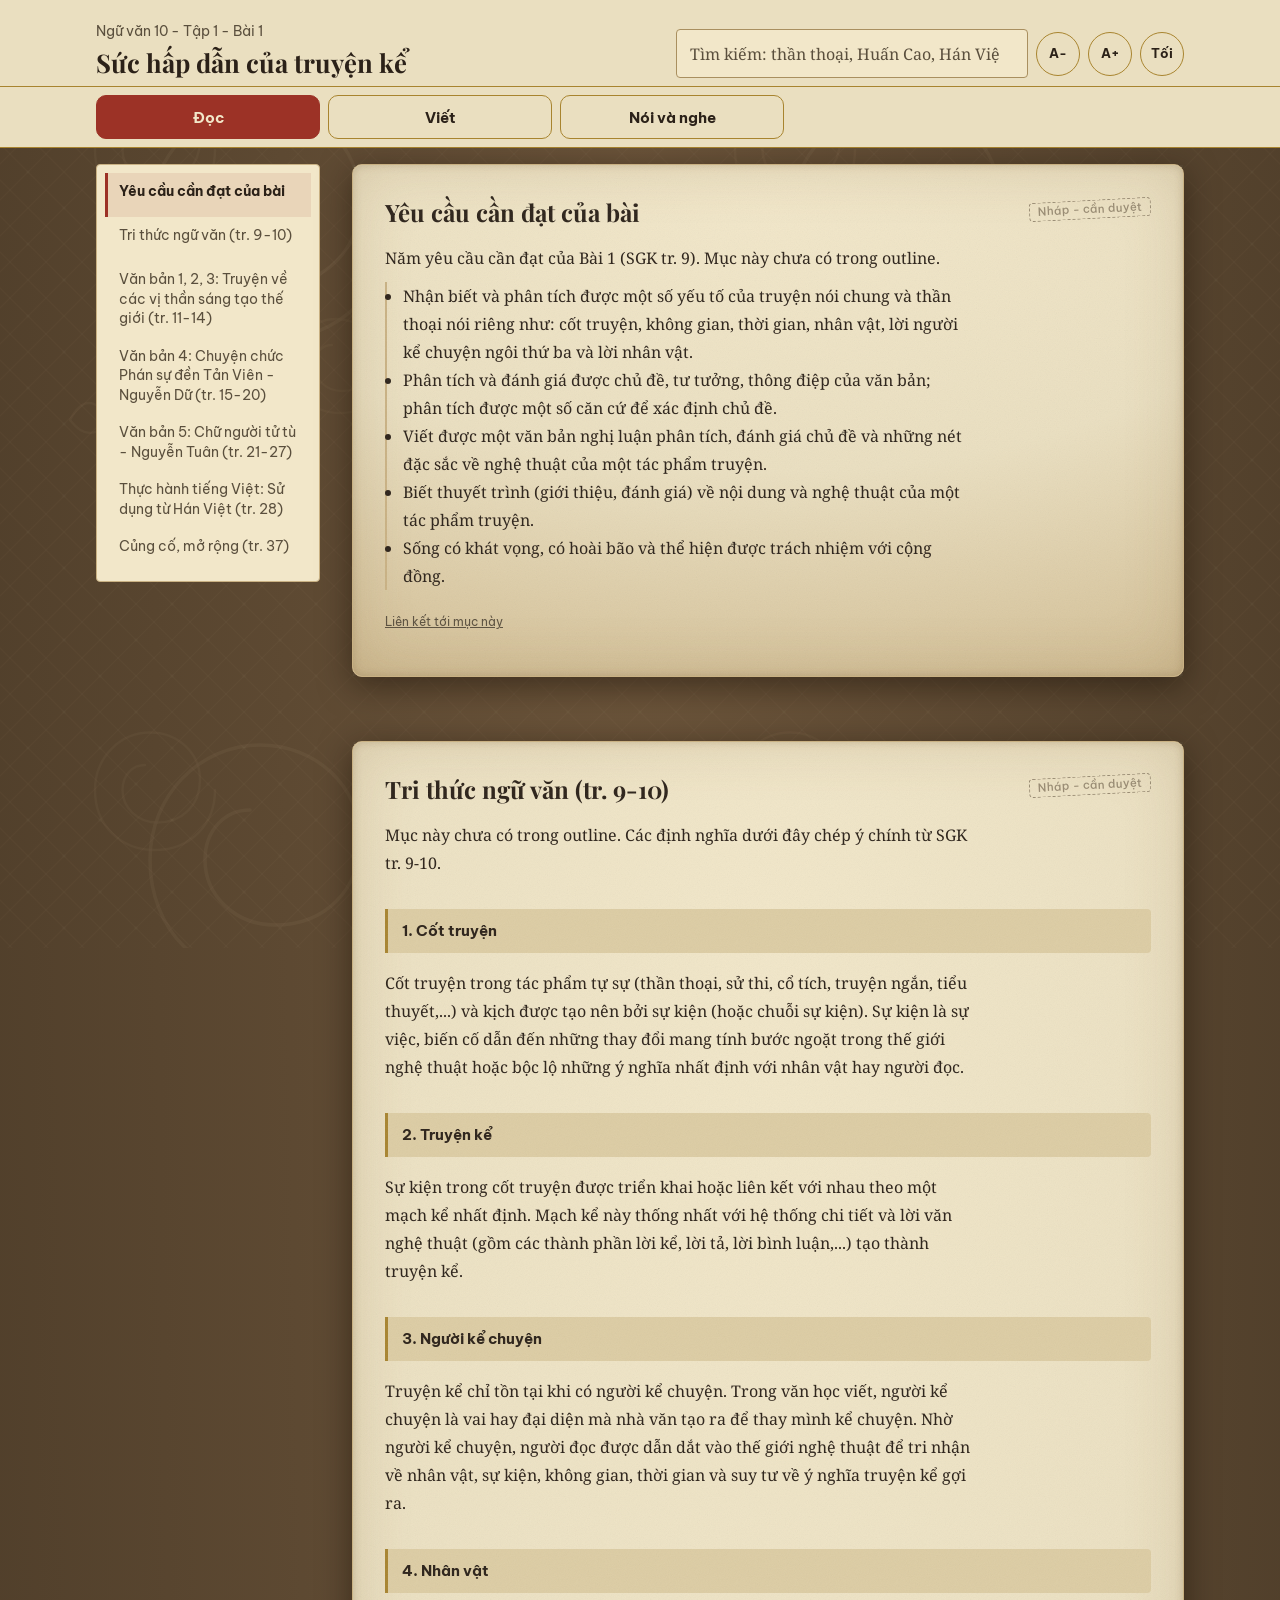
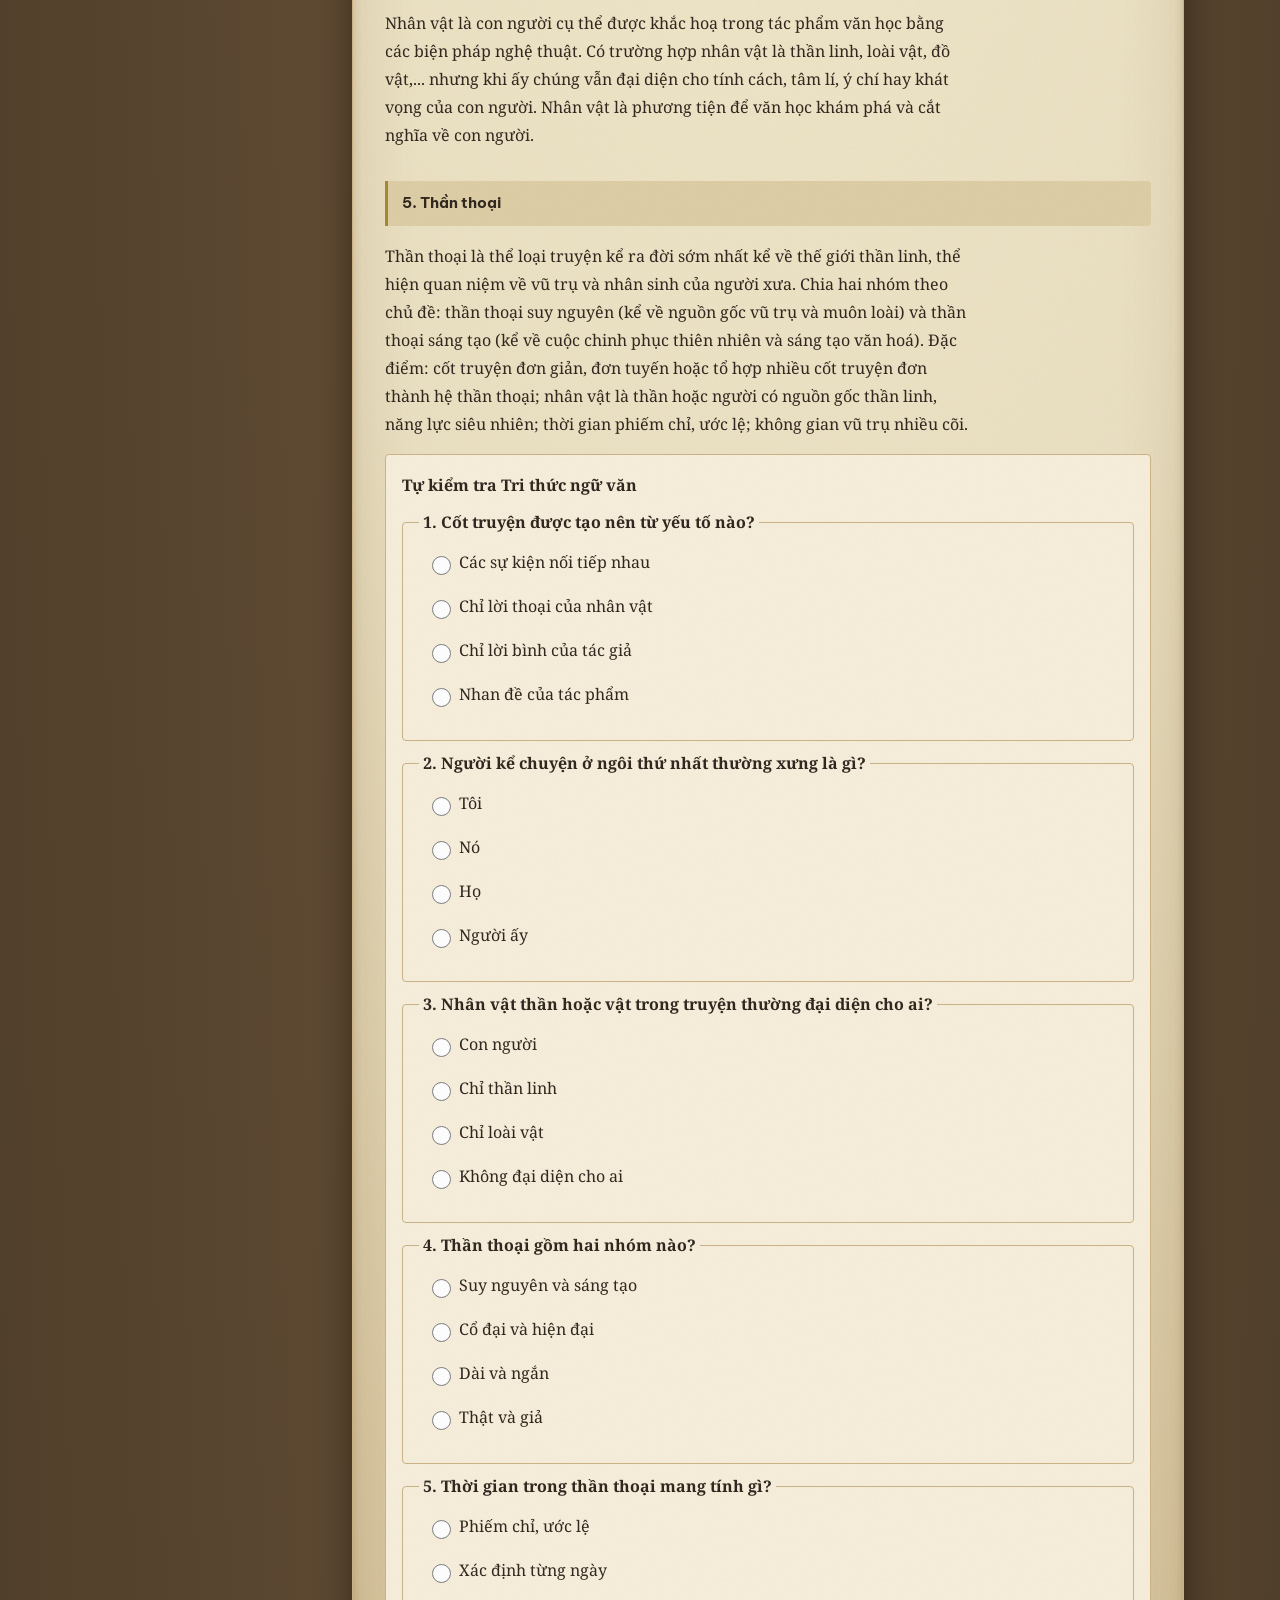
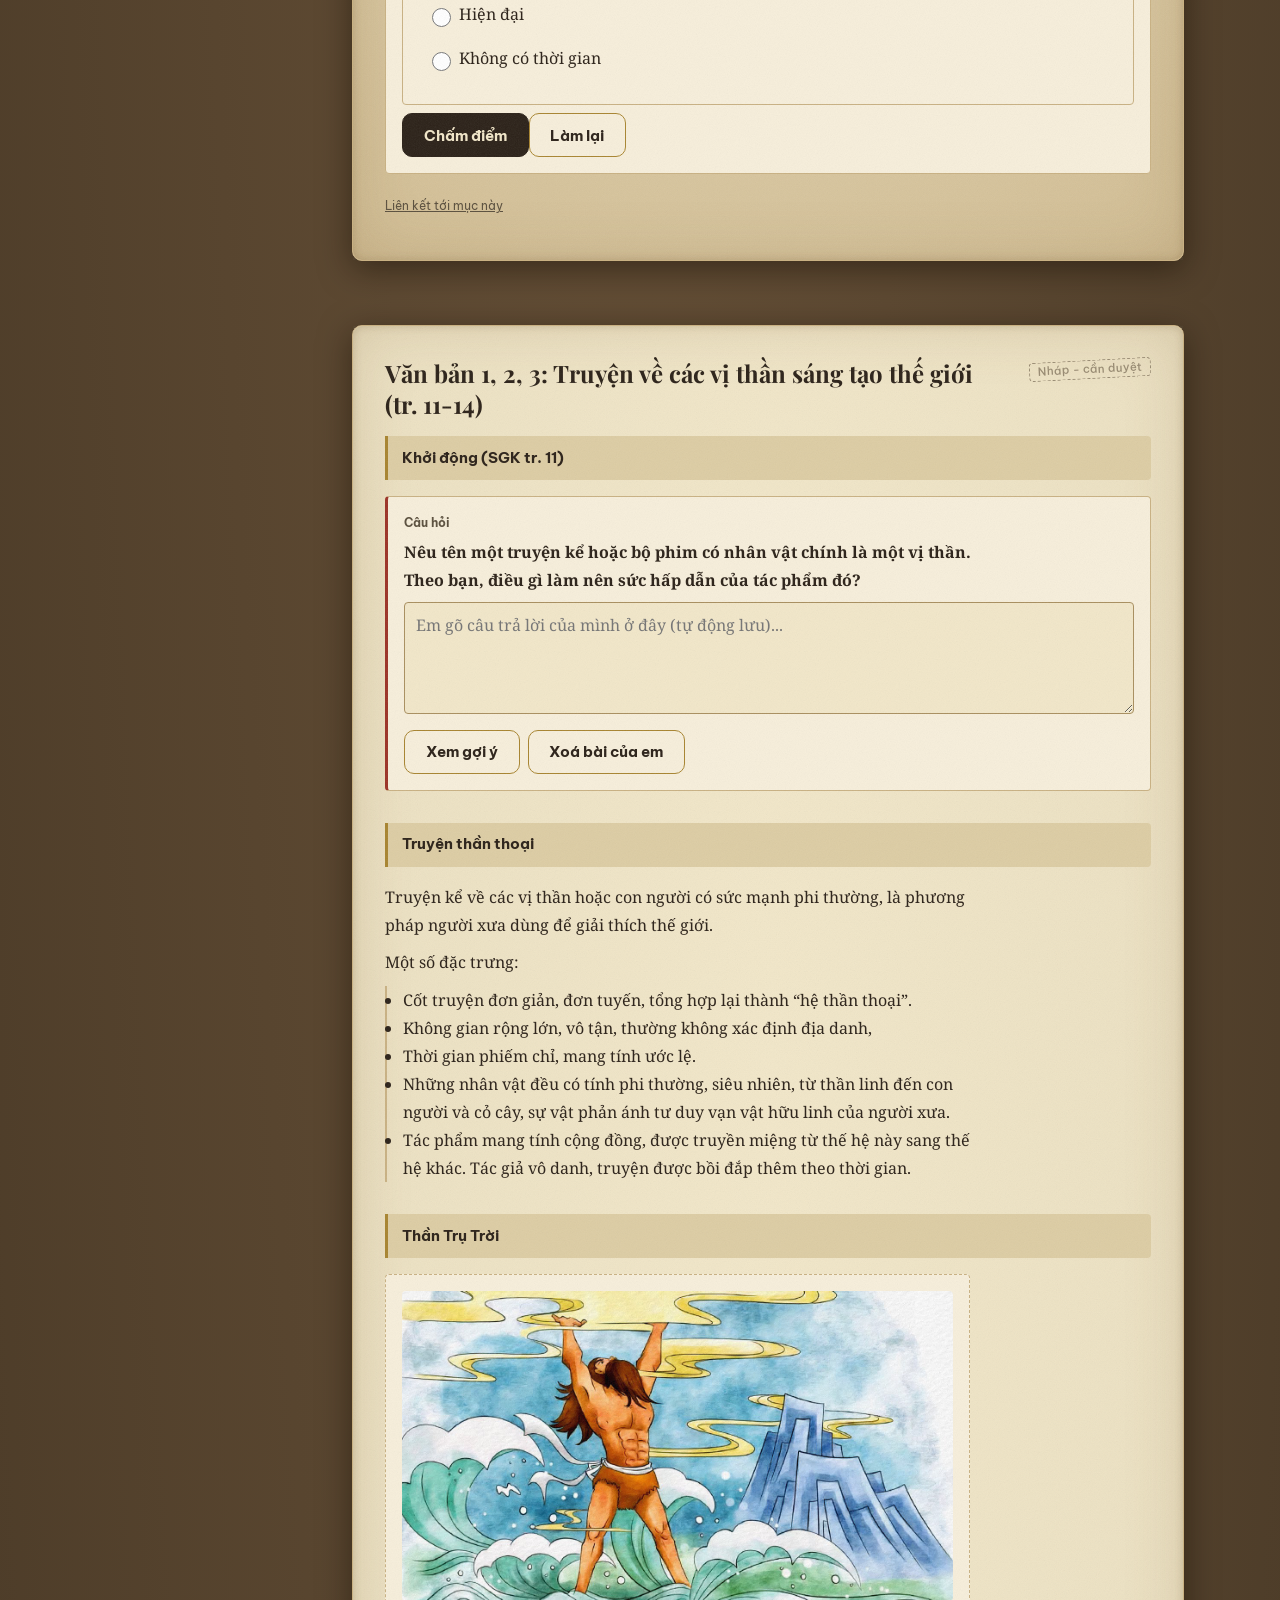
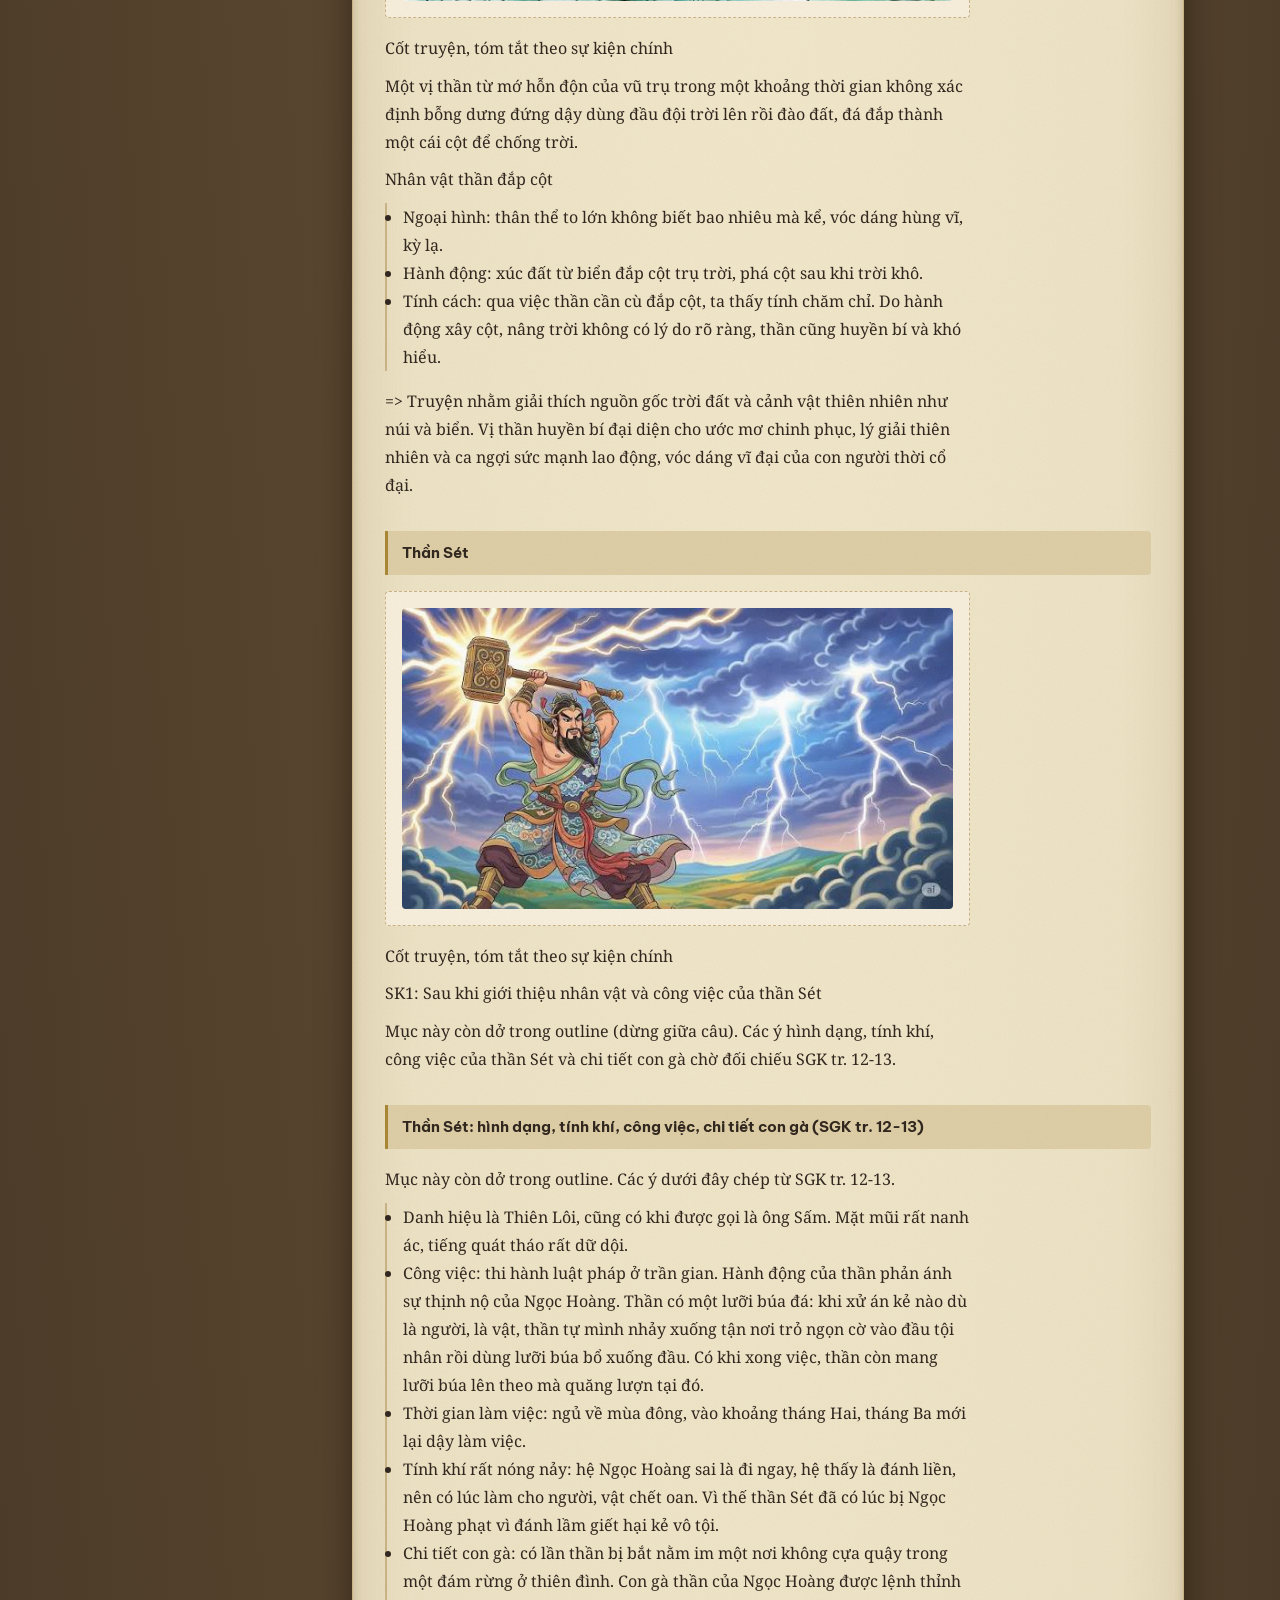
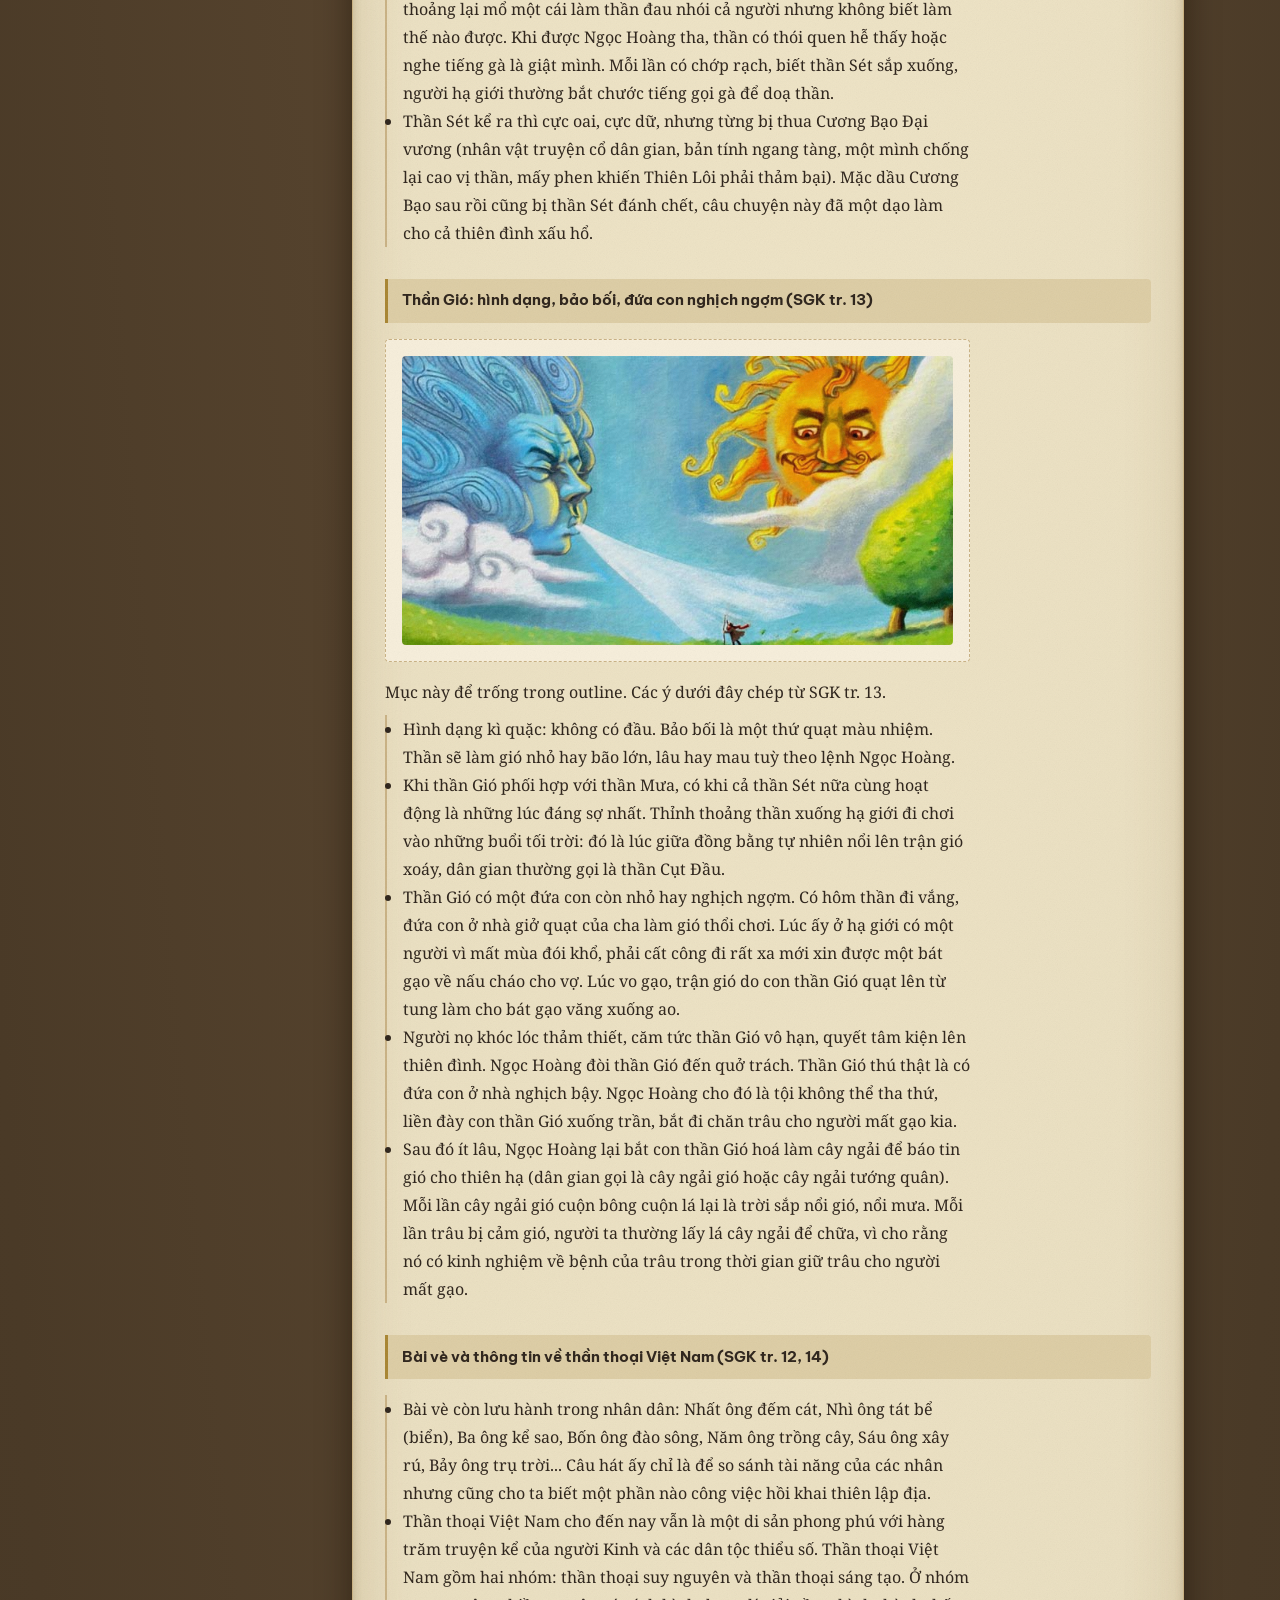
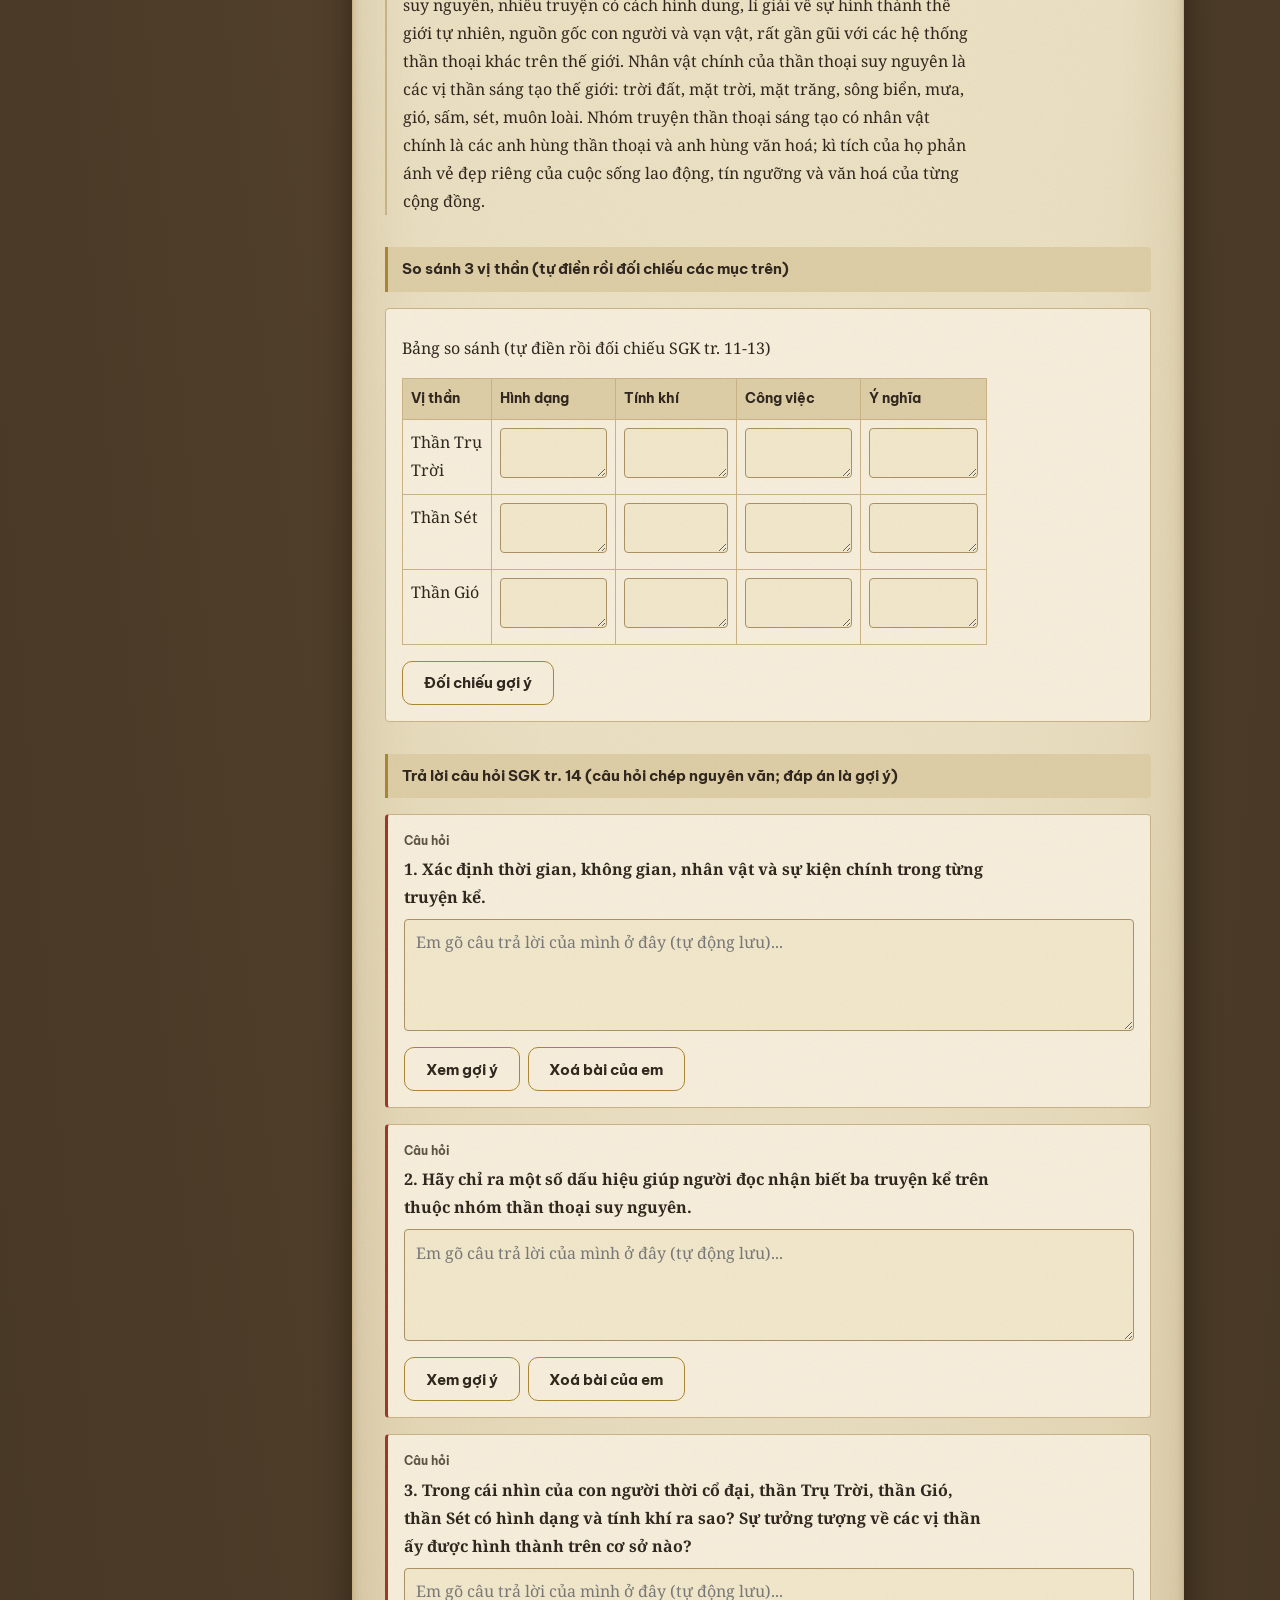
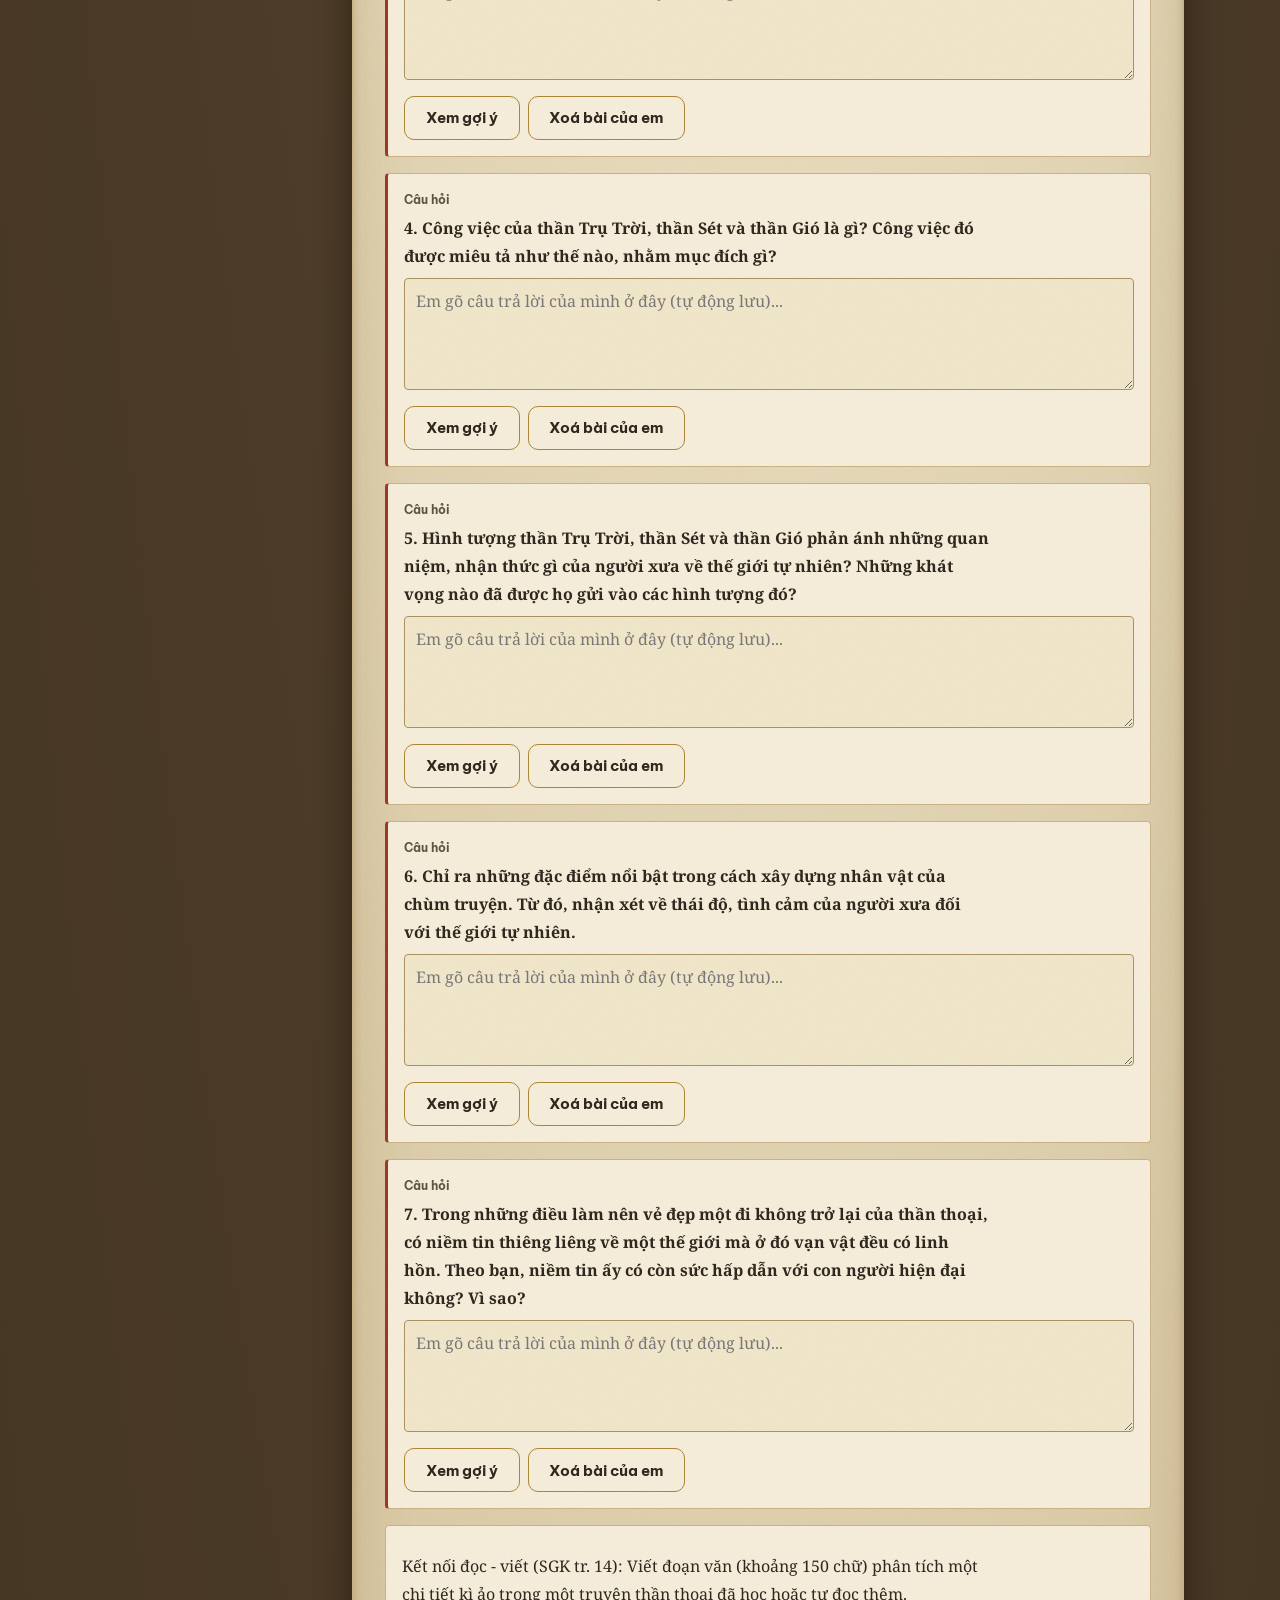
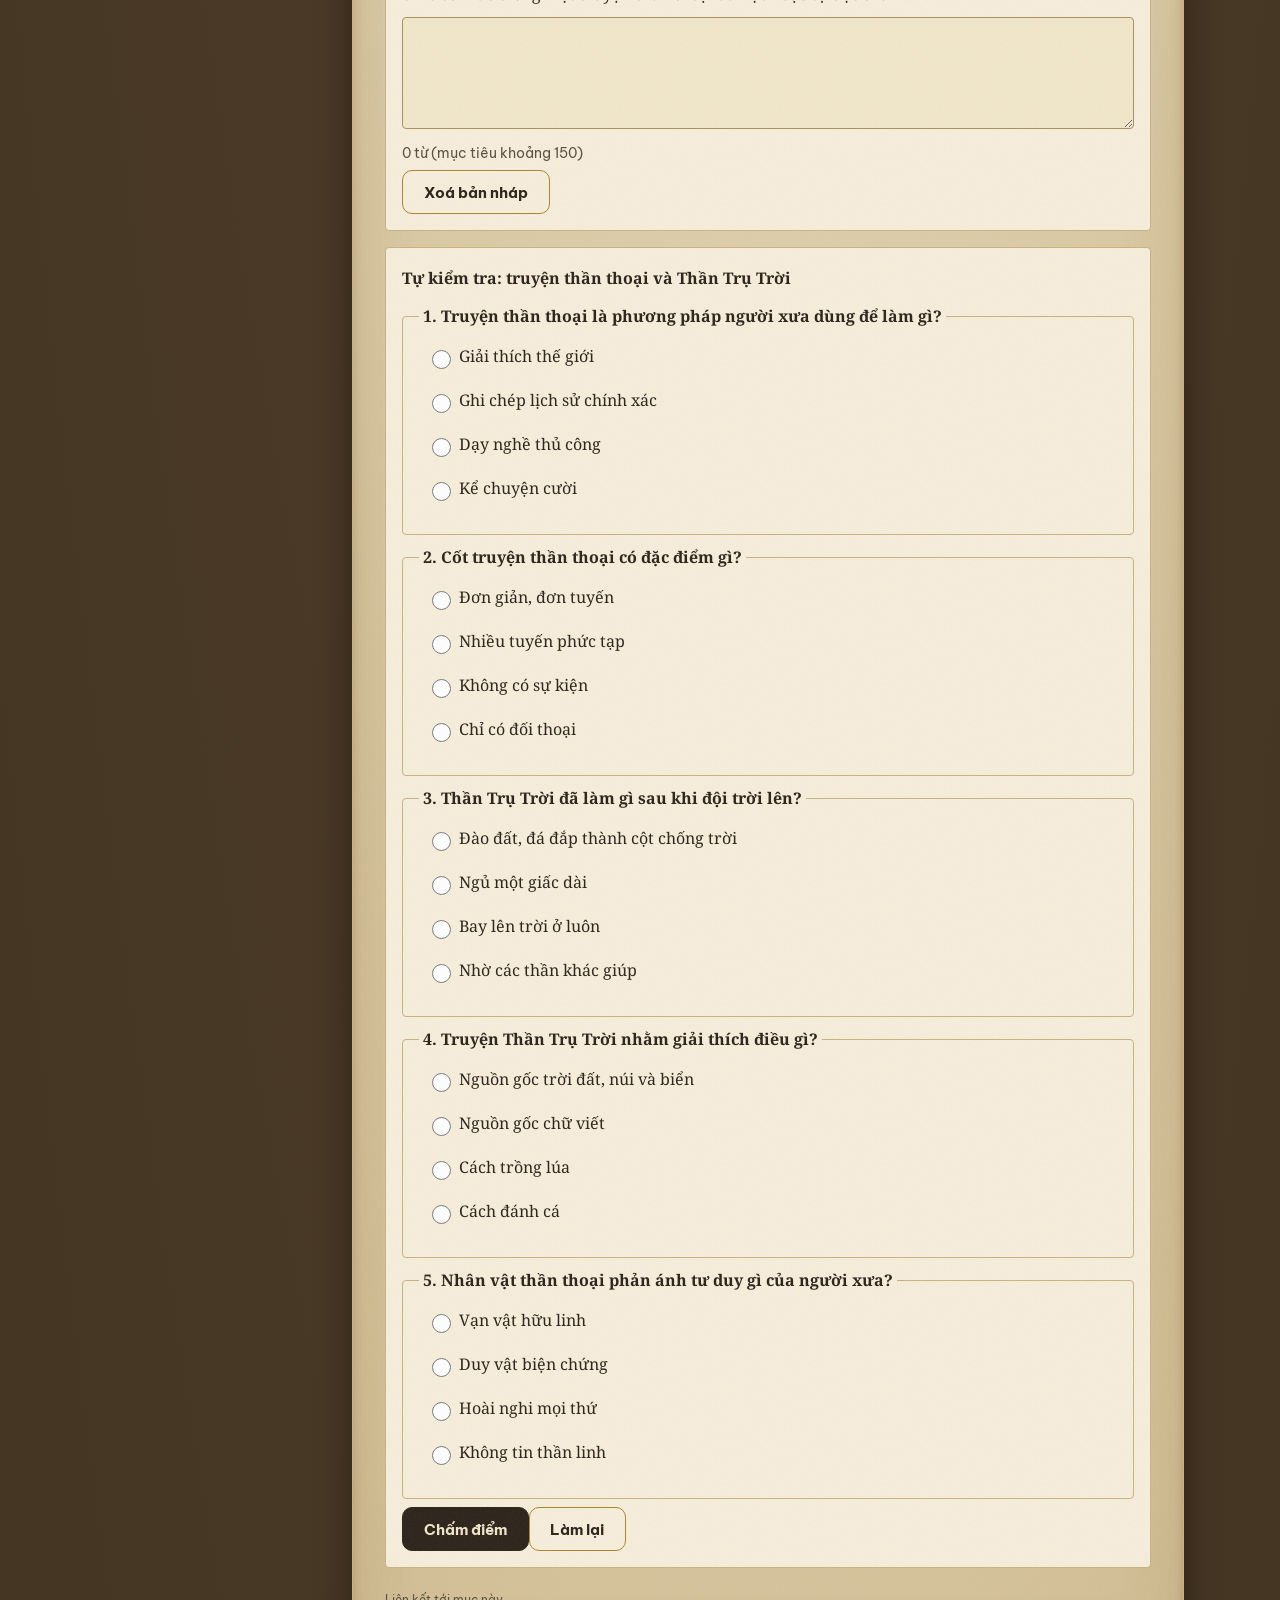
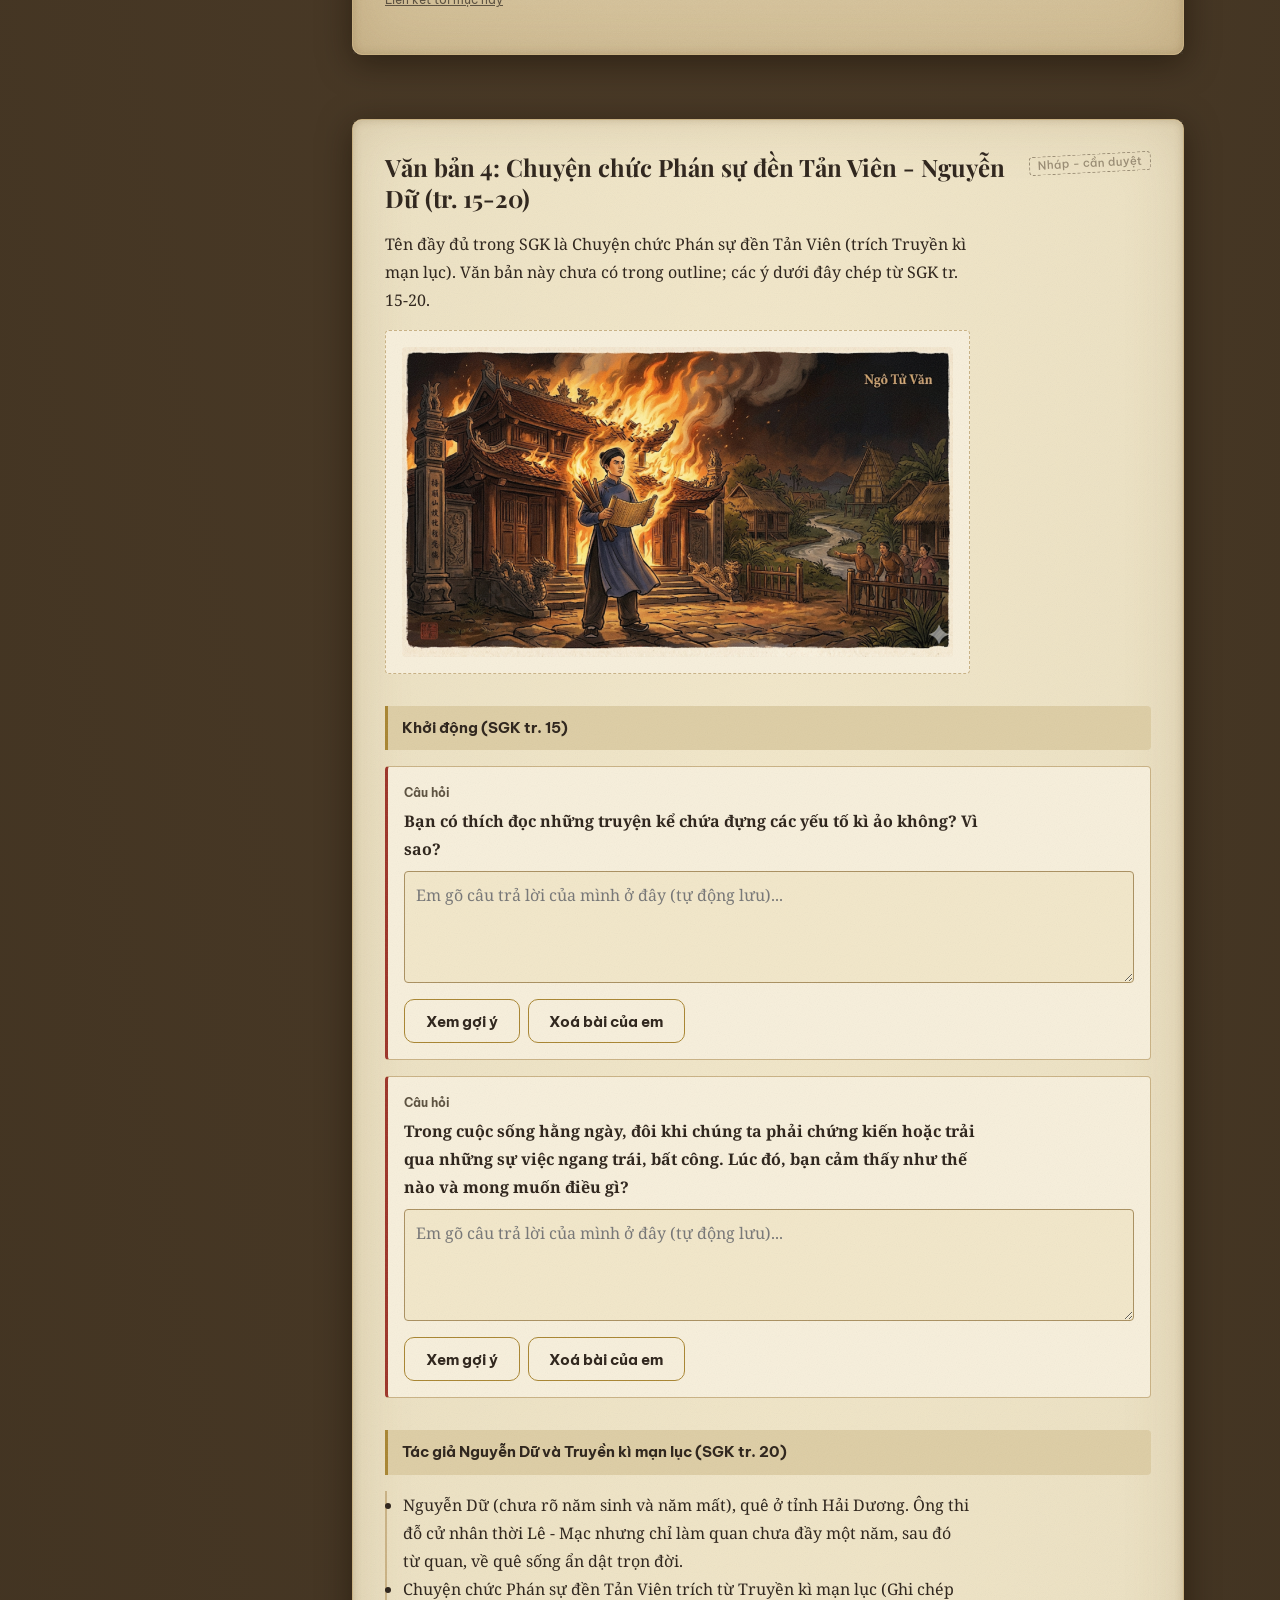
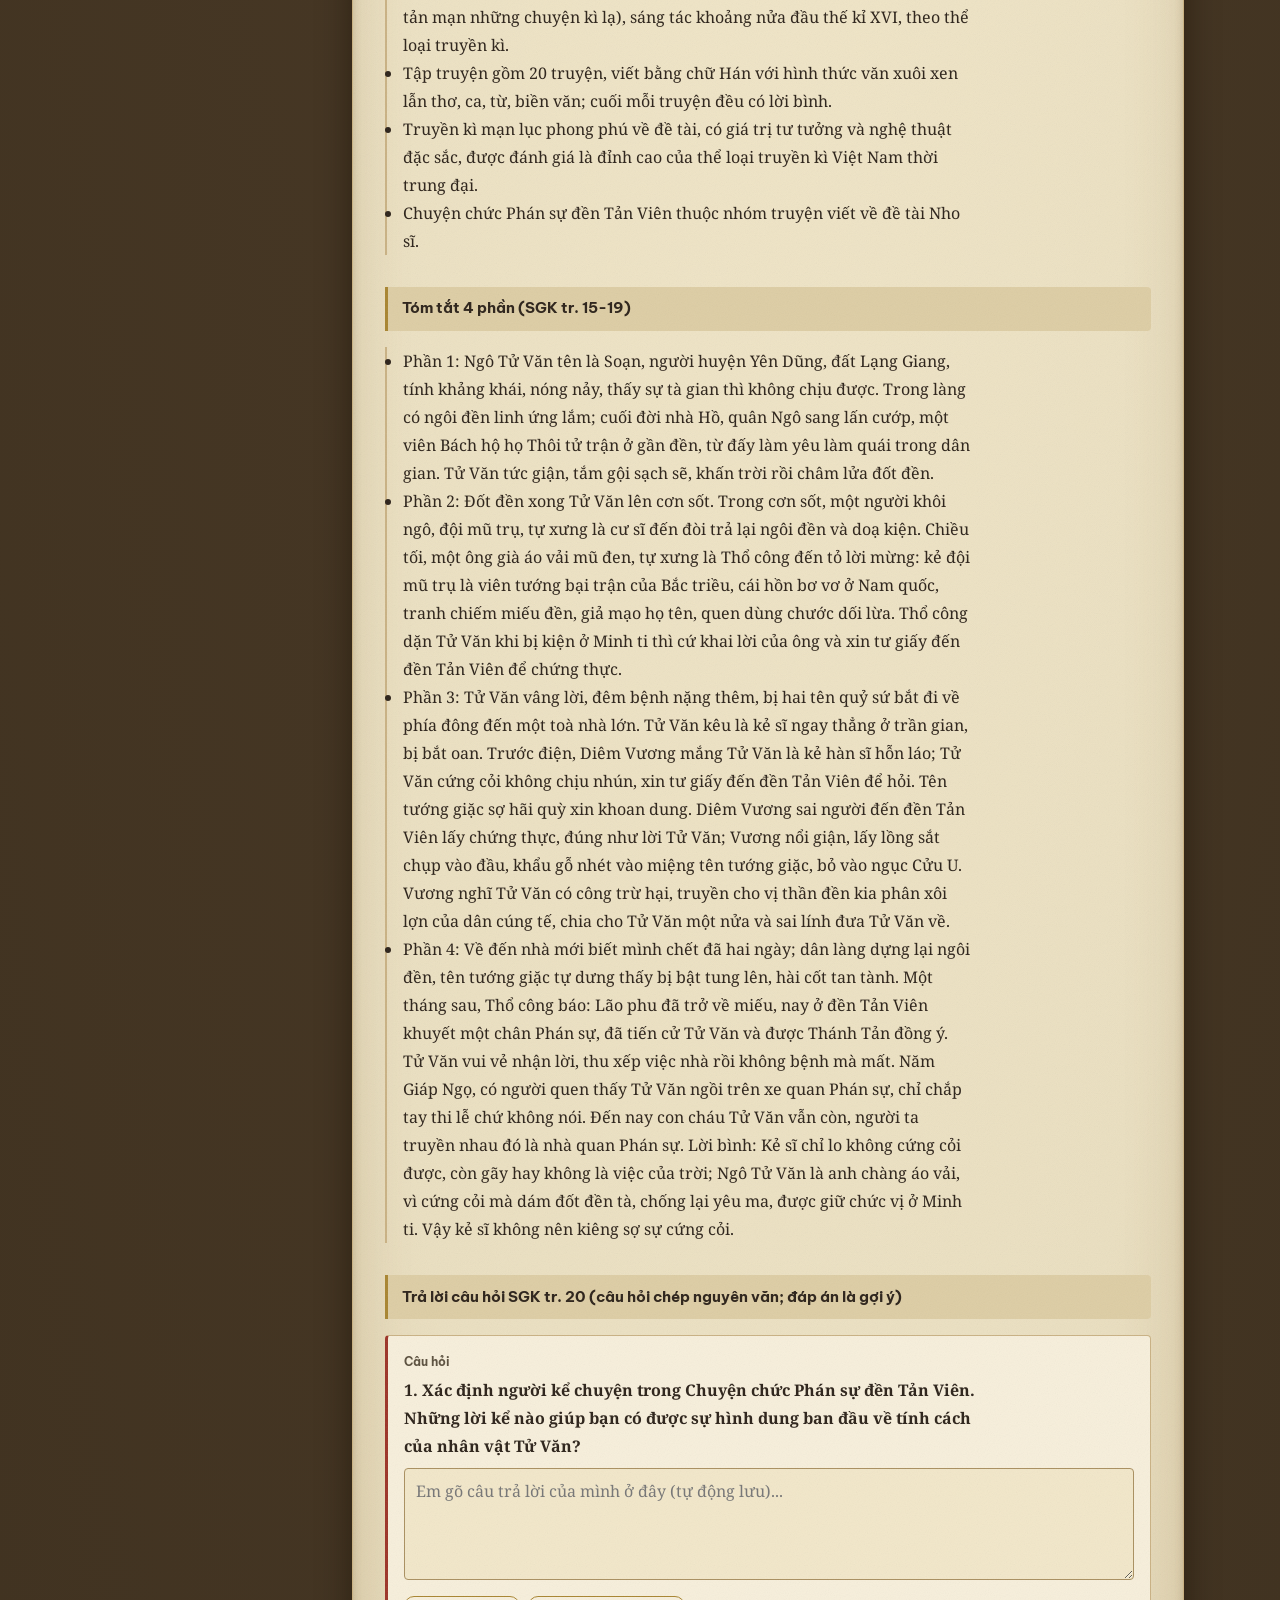
==== index.html @ 4fb8e32a "Initial commit" ====
<!DOCTYPE html>
<html lang="vi" data-theme="light" data-fs="medium" data-tab="doc">
<head>
<meta charset="utf-8">
<meta name="viewport" content="width=device-width, initial-scale=1">
<meta name="description" content="Website học tập Bài 1: Sức hấp dẫn của truyện kể - Ngữ văn 10, Tập 1 (Kết nối tri thức với cuộc sống)">
<title>Bài 1: Sức hấp dẫn của truyện kể - Ngữ văn 10</title>
<link rel="stylesheet" href="css/thu-quan-tokens.css">
<link rel="stylesheet" href="css/thu-quan.css">
<link rel="stylesheet" href="css/styles.css">
<link rel="stylesheet" href="css/patterns.css">
</head>
<body>
<div class="bg-pattern" aria-hidden="true">
  <div class="bg-layer" data-layer="doc"><div class="bg-tile fine"></div><div class="bg-tile mega"></div></div>
  <div class="bg-layer" data-layer="viet"><div class="bg-tile fine"></div><div class="bg-tile mega"></div></div>
  <div class="bg-layer" data-layer="noi"><div class="bg-tile fine"></div><div class="bg-tile mega"></div></div>
</div>
<a class="skip-link" href="#view">Bỏ qua tới nội dung chính</a>
<header class="site-header">
  <div class="header-inner">
    <div class="brand">
      <p class="brand-kicker">Ngữ văn 10 - Tập 1 - Bài 1</p>
      <h1 class="brand-title">Sức hấp dẫn của truyện kể</h1>
    </div>
    <div class="header-tools" role="search">
      <label class="visually-hidden" for="search-input">Tìm kiếm toàn bộ nội dung</label>
      <input id="search-input" type="search" placeholder="Tìm kiếm: thần thoại, Huấn Cao, Hán Việt..." autocomplete="off">
      <div class="desk-tools" role="group" aria-label="Tùy chỉnh hiển thị">
        <button type="button" id="btn-fs-down" aria-label="Giảm cỡ chữ">A-</button>
        <button type="button" id="btn-fs-up" aria-label="Tăng cỡ chữ">A+</button>
        <button type="button" id="btn-theme" aria-label="Chuyển chế độ sáng/tối" aria-pressed="false">Tối</button>
      </div>
    </div>
  </div>
  <div id="search-results" class="search-results" hidden></div>
  <nav class="tabs" aria-label="Ba phân môn">
    <div class="tabs-inner" role="tablist">
      <button type="button" role="tab" id="tab-doc" data-tab="doc" aria-controls="view" aria-selected="true" class="btn-brush ghost">Đọc</button>
      <button type="button" role="tab" id="tab-viet" data-tab="viet" aria-controls="view" aria-selected="false" class="btn-brush ghost">Viết</button>
      <button type="button" role="tab" id="tab-noi" data-tab="noi" aria-controls="view" aria-selected="false" class="btn-brush ghost">Nói và nghe</button>
    </div>
  </nav>
</header>
<main id="view" class="view" tabindex="-1"></main>
<noscript><p style="padding:1rem">Trang này cần bật JavaScript để hiển thị nội dung và làm bài tập tương tác.</p></noscript>
<script src="images/images.manifest.js"></script>
<script src="content/content-doc.js"></script>
<script src="content/content-viet.js"></script>
<script src="content/content-noi.js"></script>
<script src="js/storage.js"></script>
<script src="js/quiz.js"></script>
<script src="js/activities.js"></script>
<script src="js/search.js"></script>
<script src="js/app.js"></script>
<script src="js/patterns.js"></script>
</body>
</html>
---- css/thu-quan-tokens.css ----
/* thu-quan-tokens.css
   "Thu quan co" design tokens. Three layers: primitive, semantic, component.
   style-brief.md wins on style. Every color, font, radius, texture and
   duration used by the site comes from this file. */

:root {
  color-scheme: light;

  /* ---- Primitive: paper scale (luminous center to tea-stained edge) ---- */
  --paper-100: #f2e7c9;
  --paper-200: #eadfc0;
  --paper-300: #ddcda4;
  --paper-400: #c9b183;
  --paper-500: #a98f5f;

  /* ---- Primitive: desk scale, the room by day ---- */
  --desk-100: #6b543a;
  --desk-200: #4a3a27;
  --desk-300: #332818;

  /* ---- Primitive: night scale, the same room by lamplight ---- */
  --night-100: #2a2114;
  --night-200: #1c160d;
  --night-300: #14100a;
  --night-ink: #ece0c3;
  --night-scroll: #3a2f1d;
  --night-scroll-lit: #4a3c24;

  /* ---- Primitive: ink scale ---- */
  --ink-900: #241c12;
  --ink-700: #2b2118;
  --ink-500: #5a4f3d;
  --ink-300: #8a7c64;

  /* ---- Primitive: rare accents (seal red is meaningful, never ordinary) ---- */
  --seal-600: #9c3226;
  --seal-500: #b04432;
  --gold-500: #a8842f;
  --gold-300: #c8ab63;
  --jade-700: #3f5f52;
  --jade-300: #9dc0ae;
  --torch-500: #e08a3c;

  /* ---- Primitive: type (self-hosted faces are declared below) ----
     All three stacks fully cover Vietnamese stacked diacritics
     (ầ ế ề ấ ể ờ ỗ ự …); every stack ends in a generic. */
  --font-display: "Playfair Display", "Be Vietnam Pro", "Noto Serif", Georgia, serif;
  --font-body: "Noto Serif", "Be Vietnam Pro", Georgia, serif;
  --font-ui: "Be Vietnam Pro", "Segoe UI", system-ui, sans-serif;
  --font-han: "Kaiti SC", "STKaiti", "KaiTi", "SimSun", serif;

  /* ---- Primitive: space (density 3, generous, reading first) ---- */
  --space-1: 0.25rem;
  --space-2: 0.5rem;
  --space-4: 1rem;
  --space-8: 2rem;
  --space-16: 4rem;
  --measure: 65ch;

  /* ---- Primitive: shape (one system: scrolls square, tags soft) ---- */
  --radius-tag: 10px;
  --radius-seal: 4px;

  /* ---- Primitive: motion ---- */
  --dur-instant: 120ms;
  --dur-brush: 480ms;
  --dur-unroll: 800ms;
  --ease-settle: cubic-bezier(0.16, 1, 0.3, 1);
  --ease-press: cubic-bezier(0.34, 1.4, 0.64, 1);

  /* ---- Semantic: meaning, what components actually use ---- */
  --surface-desk: var(--desk-200);
  --surface-scroll: var(--paper-200);
  --surface-scroll-lit: var(--paper-100);
  --surface-tag: var(--paper-100);
  --surface-box: var(--paper-300);
  --surface-qa: #f7efdb;
  --surface-scrim: rgb(36 28 18 / 0.55);
  --text-ink: var(--ink-700);
  --text-quiet: var(--ink-500);
  --text-faint: var(--ink-300);
  --line-hair: var(--gold-500);
  --line-soft: var(--paper-400);
  --state-seal: var(--seal-600);
  --state-info: var(--jade-700);
  --tint-active: rgb(156 50 38 / 0.10);
  --on-seal: var(--paper-100);
  --focus-ring: var(--seal-500);

  /* ---- Component tokens ---- */
  --btn-ink-bg: var(--ink-700);
  --btn-ink-fg: var(--paper-100);
  --btn-ghost-line: var(--gold-500);
  --input-bg: var(--paper-100);
  --input-line: var(--paper-500);
  --slip-bg: var(--paper-100);
  --slip-edge: var(--paper-400);
  --shadow-outer: 0 0 0 rgb(20 12 4 / 0);

  /* ---- Cine (torch-lit story moment, dark in both themes) ---- */
  --surface-cine-hi: rgb(20 12 5 / 0.88);
  --surface-cine-lo: rgb(20 12 5 / 0.94);
  --text-cine: #f0e3c2;
  --text-cine-soft: #e8d5a8;
  --text-cine-bright: #f5e8c8;
  --line-cine: #5a3c1c;

  /* ---- Rack shadow, dark roller, drifting mist ---- */
  --shadow-rack: rgb(20 12 4 / 0.5);
  --roller-dark-hi: #3a2d18;
  --roller-dark-lo: #0d0a06;
  --mist-hi: rgb(230 210 170 / 0.10);
  --mist-lo: rgb(230 210 170 / 0.08);

  /* ---- Faint watermark pattern pressed into the desk ----
     Geometry (data-URI SVG masks) lives in css/patterns.css; these are the
     knobs: ink color per theme, layer opacity, tile density, drift timing. */
  --pattern-ink-fine: rgb(242 231 201 / 0.055);
  --pattern-ink-mega: rgb(233 216 176 / 0.08);
  --pattern-opacity: 1;
  --pattern-tile-fine: 144px;
  --pattern-tile-mega: 640px;
  --pattern-drift-fine: 90s;
  --pattern-drift-mega: 120s;
}

html[data-theme="dark"] {
  color-scheme: dark;
  --surface-desk: var(--night-300);
  --surface-scroll: var(--night-scroll);
  --surface-scroll-lit: var(--night-scroll-lit);
  --surface-tag: var(--night-100);
  --surface-box: #241d10;
  --surface-qa: #3f331f;
  --surface-scrim: rgb(10 7 4 / 0.62);
  --text-ink: var(--night-ink);
  --text-quiet: #c9b98f;
  --text-faint: #9a8a68;
  --line-hair: var(--gold-300);
  --line-soft: #5a4c30;
  --state-seal: #d46954;
  --state-info: var(--jade-300);
  --tint-active: rgb(212 105 84 / 0.16);
  --on-seal: var(--night-200);
  --focus-ring: var(--torch-500);
  --btn-ink-bg: var(--night-ink);
  --btn-ink-fg: var(--night-200);
  --btn-ghost-line: var(--gold-300);
  --input-bg: var(--night-100);
  --input-line: #5a4c30;
  --slip-bg: var(--night-100);
  --slip-edge: #5a4c30;
  /* Lamplit desk: old-gold watermark, a touch lighter than day since the
     lacquer desk is near-black */
  --pattern-ink-fine: rgb(200 171 99 / 0.05);
  --pattern-ink-mega: rgb(200 171 99 / 0.075);
}

/* ==========================================================================
   Self-hosted fonts (downloaded by tools/fetch_fonts.py).
   Vietnamese subset carries the stacked diacritics (U+1EA0-1EF9, the
   horn/breve/tilde precomposed letters); latin + latin-ext complete the
   script. font-display: swap so text paints immediately.
   ========================================================================== */

/* Be Vietnam Pro — UI, buttons, labels */
@font-face {
  font-family: "Be Vietnam Pro";
  font-style: normal;
  font-weight: 400;
  font-display: swap;
  src: url('fonts/BeVietnamPro-400-vietnamese.woff2') format('woff2');
  unicode-range: U+0102-0103, U+0110-0111, U+0128-0129, U+0168-0169, U+01A0-01A1, U+01AF-01B0, U+0300-0301, U+0303-0304, U+0308-0309, U+0323, U+0329, U+1EA0-1EF9, U+20AB;
}
@font-face {
  font-family: "Be Vietnam Pro";
  font-style: normal;
  font-weight: 400;
  font-display: swap;
  src: url('fonts/BeVietnamPro-400-latin-ext.woff2') format('woff2');
  unicode-range: U+0100-02BA, U+02BD-02C5, U+02C7-02CC, U+02CE-02D7, U+02DD-02FF, U+0304, U+0308, U+0329, U+1D00-1DBF, U+1E00-1E9F, U+1EF2-1EFF, U+2020, U+20A0-20AB, U+20AD-20C4, U+2113, U+2C60-2C7F, U+A720-A7FF;
}
@font-face {
  font-family: "Be Vietnam Pro";
  font-style: normal;
  font-weight: 400;
  font-display: swap;
  src: url('fonts/BeVietnamPro-400-latin.woff2') format('woff2');
  unicode-range: U+0000-00FF, U+0131, U+0152-0153, U+02BB-02BC, U+02C6, U+02DA, U+02DC, U+0304, U+0308, U+0329, U+2000-206F, U+20AC, U+2122, U+2191, U+2193, U+2212, U+2215, U+FEFF, U+FFFD;
}
@font-face {
  font-family: "Be Vietnam Pro";
  font-style: normal;
  font-weight: 500;
  font-display: swap;
  src: url('fonts/BeVietnamPro-500-vietnamese.woff2') format('woff2');
  unicode-range: U+0102-0103, U+0110-0111, U+0128-0129, U+0168-0169, U+01A0-01A1, U+01AF-01B0, U+0300-0301, U+0303-0304, U+0308-0309, U+0323, U+0329, U+1EA0-1EF9, U+20AB;
}
@font-face {
  font-family: "Be Vietnam Pro";
  font-style: normal;
  font-weight: 500;
  font-display: swap;
  src: url('fonts/BeVietnamPro-500-latin-ext.woff2') format('woff2');
  unicode-range: U+0100-02BA, U+02BD-02C5, U+02C7-02CC, U+02CE-02D7, U+02DD-02FF, U+0304, U+0308, U+0329, U+1D00-1DBF, U+1E00-1E9F, U+1EF2-1EFF, U+2020, U+20A0-20AB, U+20AD-20C4, U+2113, U+2C60-2C7F, U+A720-A7FF;
}
@font-face {
  font-family: "Be Vietnam Pro";
  font-style: normal;
  font-weight: 500;
  font-display: swap;
  src: url('fonts/BeVietnamPro-500-latin.woff2') format('woff2');
  unicode-range: U+0000-00FF, U+0131, U+0152-0153, U+02BB-02BC, U+02C6, U+02DA, U+02DC, U+0304, U+0308, U+0329, U+2000-206F, U+20AC, U+2122, U+2191, U+2193, U+2212, U+2215, U+FEFF, U+FFFD;
}
@font-face {
  font-family: "Be Vietnam Pro";
  font-style: normal;
  font-weight: 700;
  font-display: swap;
  src: url('fonts/BeVietnamPro-700-vietnamese.woff2') format('woff2');
  unicode-range: U+0102-0103, U+0110-0111, U+0128-0129, U+0168-0169, U+01A0-01A1, U+01AF-01B0, U+0300-0301, U+0303-0304, U+0308-0309, U+0323, U+0329, U+1EA0-1EF9, U+20AB;
}
@font-face {
  font-family: "Be Vietnam Pro";
  font-style: normal;
  font-weight: 700;
  font-display: swap;
  src: url('fonts/BeVietnamPro-700-latin-ext.woff2') format('woff2');
  unicode-range: U+0100-02BA, U+02BD-02C5, U+02C7-02CC, U+02CE-02D7, U+02DD-02FF, U+0304, U+0308, U+0329, U+1D00-1DBF, U+1E00-1E9F, U+1EF2-1EFF, U+2020, U+20A0-20AB, U+20AD-20C4, U+2113, U+2C60-2C7F, U+A720-A7FF;
}
@font-face {
  font-family: "Be Vietnam Pro";
  font-style: normal;
  font-weight: 700;
  font-display: swap;
  src: url('fonts/BeVietnamPro-700-latin.woff2') format('woff2');
  unicode-range: U+0000-00FF, U+0131, U+0152-0153, U+02BB-02BC, U+02C6, U+02DA, U+02DC, U+0304, U+0308, U+0329, U+2000-206F, U+20AC, U+2122, U+2191, U+2193, U+2212, U+2215, U+FEFF, U+FFFD;
}

/* Noto Serif — body text */
@font-face {
  font-family: "Noto Serif";
  font-style: normal;
  font-weight: 400;
  font-display: swap;
  src: url('fonts/NotoSerif-400-vietnamese.woff2') format('woff2');
  unicode-range: U+0102-0103, U+0110-0111, U+0128-0129, U+0168-0169, U+01A0-01A1, U+01AF-01B0, U+0300-0301, U+0303-0304, U+0308-0309, U+0323, U+0329, U+1EA0-1EF9, U+20AB;
}
@font-face {
  font-family: "Noto Serif";
  font-style: normal;
  font-weight: 400;
  font-display: swap;
  src: url('fonts/NotoSerif-400-latin-ext.woff2') format('woff2');
  unicode-range: U+0100-02BA, U+02BD-02C5, U+02C7-02CC, U+02CE-02D7, U+02DD-02FF, U+0304, U+0308, U+0329, U+1D00-1DBF, U+1E00-1E9F, U+1EF2-1EFF, U+2020, U+20A0-20AB, U+20AD-20C4, U+2113, U+2C60-2C7F, U+A720-A7FF;
}
@font-face {
  font-family: "Noto Serif";
  font-style: normal;
  font-weight: 400;
  font-display: swap;
  src: url('fonts/NotoSerif-400-latin.woff2') format('woff2');
  unicode-range: U+0000-00FF, U+0131, U+0152-0153, U+02BB-02BC, U+02C6, U+02DA, U+02DC, U+0304, U+0308, U+0329, U+2000-206F, U+20AC, U+2122, U+2191, U+2193, U+2212, U+2215, U+FEFF, U+FFFD;
}
@font-face {
  font-family: "Noto Serif";
  font-style: normal;
  font-weight: 600;
  font-display: swap;
  src: url('fonts/NotoSerif-600-vietnamese.woff2') format('woff2');
  unicode-range: U+0102-0103, U+0110-0111, U+0128-0129, U+0168-0169, U+01A0-01A1, U+01AF-01B0, U+0300-0301, U+0303-0304, U+0308-0309, U+0323, U+0329, U+1EA0-1EF9, U+20AB;
}
@font-face {
  font-family: "Noto Serif";
  font-style: normal;
  font-weight: 600;
  font-display: swap;
  src: url('fonts/NotoSerif-600-latin-ext.woff2') format('woff2');
  unicode-range: U+0100-02BA, U+02BD-02C5, U+02C7-02CC, U+02CE-02D7, U+02DD-02FF, U+0304, U+0308, U+0329, U+1D00-1DBF, U+1E00-1E9F, U+1EF2-1EFF, U+2020, U+20A0-20AB, U+20AD-20C4, U+2113, U+2C60-2C7F, U+A720-A7FF;
}
@font-face {
  font-family: "Noto Serif";
  font-style: normal;
  font-weight: 600;
  font-display: swap;
  src: url('fonts/NotoSerif-600-latin.woff2') format('woff2');
  unicode-range: U+0000-00FF, U+0131, U+0152-0153, U+02BB-02BC, U+02C6, U+02DA, U+02DC, U+0304, U+0308, U+0329, U+2000-206F, U+20AC, U+2122, U+2191, U+2193, U+2212, U+2215, U+FEFF, U+FFFD;
}
@font-face {
  font-family: "Noto Serif";
  font-style: normal;
  font-weight: 700;
  font-display: swap;
  src: url('fonts/NotoSerif-700-vietnamese.woff2') format('woff2');
  unicode-range: U+0102-0103, U+0110-0111, U+0128-0129, U+0168-0169, U+01A0-01A1, U+01AF-01B0, U+0300-0301, U+0303-0304, U+0308-0309, U+0323, U+0329, U+1EA0-1EF9, U+20AB;
}
@font-face {
  font-family: "Noto Serif";
  font-style: normal;
  font-weight: 700;
  font-display: swap;
  src: url('fonts/NotoSerif-700-latin-ext.woff2') format('woff2');
  unicode-range: U+0100-02BA, U+02BD-02C5, U+02C7-02CC, U+02CE-02D7, U+02DD-02FF, U+0304, U+0308, U+0329, U+1D00-1DBF, U+1E00-1E9F, U+1EF2-1EFF, U+2020, U+20A0-20AB, U+20AD-20C4, U+2113, U+2C60-2C7F, U+A720-A7FF;
}
@font-face {
  font-family: "Noto Serif";
  font-style: normal;
  font-weight: 700;
  font-display: swap;
  src: url('fonts/NotoSerif-700-latin.woff2') format('woff2');
  unicode-range: U+0000-00FF, U+0131, U+0152-0153, U+02BB-02BC, U+02C6, U+02DA, U+02DC, U+0304, U+0308, U+0329, U+2000-206F, U+20AC, U+2122, U+2191, U+2193, U+2212, U+2215, U+FEFF, U+FFFD;
}

/* Playfair Display — headings (glyph-tested: passes the ầ ế ề ấ ể ờ ỗ ự check) */
@font-face {
  font-family: "Playfair Display";
  font-style: normal;
  font-weight: 600;
  font-display: swap;
  src: url('fonts/PlayfairDisplay-600-vietnamese.woff2') format('woff2');
  unicode-range: U+0102-0103, U+0110-0111, U+0128-0129, U+0168-0169, U+01A0-01A1, U+01AF-01B0, U+0300-0301, U+0303-0304, U+0308-0309, U+0323, U+0329, U+1EA0-1EF9, U+20AB;
}
@font-face {
  font-family: "Playfair Display";
  font-style: normal;
  font-weight: 600;
  font-display: swap;
  src: url('fonts/PlayfairDisplay-600-latin-ext.woff2') format('woff2');
  unicode-range: U+0100-02BA, U+02BD-02C5, U+02C7-02CC, U+02CE-02D7, U+02DD-02FF, U+0304, U+0308, U+0329, U+1D00-1DBF, U+1E00-1E9F, U+1EF2-1EFF, U+2020, U+20A0-20AB, U+20AD-20C4, U+2113, U+2C60-2C7F, U+A720-A7FF;
}
@font-face {
  font-family: "Playfair Display";
  font-style: normal;
  font-weight: 600;
  font-display: swap;
  src: url('fonts/PlayfairDisplay-600-latin.woff2') format('woff2');
  unicode-range: U+0000-00FF, U+0131, U+0152-0153, U+02BB-02BC, U+02C6, U+02DA, U+02DC, U+0304, U+0308, U+0329, U+2000-206F, U+20AC, U+2122, U+2191, U+2193, U+2212, U+2215, U+FEFF, U+FFFD;
}
@font-face {
  font-family: "Playfair Display";
  font-style: normal;
  font-weight: 700;
  font-display: swap;
  src: url('fonts/PlayfairDisplay-700-vietnamese.woff2') format('woff2');
  unicode-range: U+0102-0103, U+0110-0111, U+0128-0129, U+0168-0169, U+01A0-01A1, U+01AF-01B0, U+0300-0301, U+0303-0304, U+0308-0309, U+0323, U+0329, U+1EA0-1EF9, U+20AB;
}
@font-face {
  font-family: "Playfair Display";
  font-style: normal;
  font-weight: 700;
  font-display: swap;
  src: url('fonts/PlayfairDisplay-700-latin-ext.woff2') format('woff2');
  unicode-range: U+0100-02BA, U+02BD-02C5, U+02C7-02CC, U+02CE-02D7, U+02DD-02FF, U+0304, U+0308, U+0329, U+1D00-1DBF, U+1E00-1E9F, U+1EF2-1EFF, U+2020, U+20A0-20AB, U+20AD-20C4, U+2113, U+2C60-2C7F, U+A720-A7FF;
}
@font-face {
  font-family: "Playfair Display";
  font-style: normal;
  font-weight: 700;
  font-display: swap;
  src: url('fonts/PlayfairDisplay-700-latin.woff2') format('woff2');
  unicode-range: U+0000-00FF, U+0131, U+0152-0153, U+02BB-02BC, U+02C6, U+02DA, U+02DC, U+0304, U+0308, U+0329, U+2000-206F, U+20AC, U+2122, U+2191, U+2193, U+2212, U+2215, U+FEFF, U+FFFD;
}

/* Contrast record (AA): ink on scroll about 11:1 light, 10:1 dark.
   Quiet text on scroll about 6:1 light, 5:1 dark. Seal on scroll
   about 5.4:1 light. Jade #3f5f52 chosen deep so info text passes.
   Gold is hairlines only, never text. */

/* ---- Base ---- */
* { box-sizing: border-box; }

html[data-fs="small"] { font-size: 15px; }
html[data-fs="medium"] { font-size: 16px; }
html[data-fs="large"] { font-size: 18px; }

body {
  margin: 0;
  background:
    radial-gradient(120% 60% at 50% 0%, var(--desk-100) 0%, var(--surface-desk) 55%, var(--desk-300) 140%);
  color: var(--text-ink);
  font-family: var(--font-body);
  line-height: 1.75;
}

html[data-theme="dark"] body {
  background:
    radial-gradient(90% 55% at 50% 12%, rgb(224 138 60 / 0.14) 0%, rgb(224 138 60 / 0) 60%),
    radial-gradient(120% 60% at 50% 0%, var(--night-100) 0%, var(--surface-desk) 60%, #000 140%);
}

::selection { background: var(--line-hair); color: var(--ink-900); }
html[data-theme="dark"] ::selection { color: var(--night-200); }

/* ---- Paper grain utility (one tile, static, cheap) ---- */
.grain { position: relative; }
.grain::after {
  content: "";
  position: absolute;
  inset: 0;
  pointer-events: none;
  opacity: 0.16;
  background-image: url('data:image/svg+xml;utf8,<svg xmlns="http://www.w3.org/2000/svg" width="160" height="160"><filter id="n"><feTurbulence type="fractalNoise" baseFrequency="0.9" numOctaves="2"/><feColorMatrix type="saturate" values="0"/></filter><rect width="160" height="160" filter="url(%23n)" opacity="0.55"/></svg>');
}

/* ---- Tea-stained scroll surface ----
   --shadow-outer lets a component add a drop shadow without losing these
   inset stains (custom property, declared in :root above). */
.scroll-paper {
  background:
    radial-gradient(115% 90% at 50% 8%, var(--surface-scroll-lit) 0%, var(--surface-scroll) 58%, var(--line-soft) 130%);
  box-shadow:
    var(--shadow-outer),
    inset 0 0 60px rgb(120 90 40 / 0.18),
    inset 0 0 8px rgb(90 65 25 / 0.22);
}

/* ---- Han ornament (decorative only, always aria-hidden in markup) ---- */
.han {
  font-family: var(--font-han);
  font-weight: 400;
}

/* ---- Short vertical decorative label only, never readable content ---- */
.vertical-label {
  writing-mode: vertical-rl;
  font-family: var(--font-ui);
  font-size: 0.72rem;
  color: var(--text-faint);
}

/* ---- Scrollbars belong to the world: hairline gold track, wooden knob ---- */
* {
  scrollbar-width: thin;
  scrollbar-color: var(--line-hair) transparent;
}
*::-webkit-scrollbar { width: 10px; height: 10px; }
*::-webkit-scrollbar-track { background: transparent; }
*::-webkit-scrollbar-thumb {
  background: var(--line-soft);
  border: 2px solid var(--surface-desk);
  border-radius: 8px;
}
*::-webkit-scrollbar-thumb:hover { background: var(--line-hair); }

/* ---- Focus is a visible ink ring, never removed ---- */
a:focus-visible,
button:focus-visible,
input:focus-visible,
textarea:focus-visible,
select:focus-visible,
[tabindex]:focus-visible {
  outline: 3px solid var(--focus-ring);
  outline-offset: 2px;
}

/* ---- Motion safety: every animation below has this alternative ---- */
@media (prefers-reduced-motion: reduce) {
  *,
  *::before,
  *::after {
    animation-duration: 0.01ms !important;
    animation-iteration-count: 1 !important;
    transition-duration: 0.01ms !important;
  }
  html { scroll-behavior: auto !important; }
}
@media (prefers-reduced-motion: no-preference) {
  html { scroll-behavior: smooth; }
}

.skip-link {
  position: absolute;
  left: -999px;
  top: 0;
  z-index: 99;
  padding: 0.6rem 1rem;
  background: var(--btn-ink-bg);
  color: var(--btn-ink-fg);
  font-family: var(--font-ui);
}
.skip-link:focus { left: 0; }

.visually-hidden {
  position: absolute;
  width: 1px;
  height: 1px;
  overflow: hidden;
  clip: rect(0 0 0 0);
}
---- css/thu-quan.css ----
/* thu-quan.css — "Cuộn kể chuyện" component layer.
   Uses only tokens from thu-quan-tokens.css. No raw colors, no raw fonts.
   Concepts: rack of scrolls, unrolled reading scroll, hanging câu đối tags,
   brush progress edge, ink/brush/seal motion. */

.rack-wrap {
  max-width: 70rem;
  margin: 0 auto;
  padding: var(--space-8) var(--space-4) var(--space-16);
}

/* ---------- Rack (home) ---------- */
.rack-bar {
  height: 0.9rem;
  background: linear-gradient(180deg, var(--desk-100), var(--desk-300));
  border-radius: 0.45rem;
  box-shadow: 0 2px 6px var(--shadow-rack);
}
html[data-theme="dark"] .rack-bar {
  background: linear-gradient(180deg, var(--roller-dark-hi), var(--roller-dark-lo));
}

.rack-scrolls {
  display: grid;
  grid-template-columns: 1.25fr 1fr 1fr;
  gap: var(--space-8);
  align-items: start;
  margin-top: var(--space-8);
}

.scroll-card {
  position: relative;
  display: block;
  text-decoration: none;
  color: var(--text-ink);
}
.scroll-roll {
  border-radius: var(--radius-tag);
  overflow: hidden;
  border: 1px solid var(--line-soft);
}
.scroll-roll .roller {
  height: 1.1rem;
  background: linear-gradient(180deg, var(--desk-100), var(--desk-300));
}
html[data-theme="dark"] .scroll-roll .roller {
  background: linear-gradient(180deg, var(--roller-dark-hi), var(--roller-dark-lo));
}
.scroll-sheet {
  padding: var(--space-8) var(--space-4);
  min-height: 16rem;
  display: flex;
  flex-direction: column;
  gap: var(--space-2);
  align-items: flex-start;
}
.scroll-card.lead .scroll-sheet { min-height: 20rem; }
.scroll-card.dim { opacity: 0.82; }
.scroll-card.dim .scroll-sheet { min-height: 13rem; }

.scroll-han {
  font-size: 3.2rem;
  line-height: 1;
  color: var(--text-faint);
}
.scroll-card.lead .scroll-han { font-size: 4.4rem; }
.scroll-name {
  font-family: var(--font-display);
  font-weight: 700;
  font-size: 1.6rem;
  margin: 0;
  line-height: 1.3;
}
.scroll-desc {
  font-family: var(--font-ui);
  font-size: 0.9rem;
  color: var(--text-quiet);
  margin: 0;
  max-width: 32ch;
}
.scroll-go {
  font-family: var(--font-ui);
  font-weight: 700;
  font-size: 0.9rem;
  margin-top: auto;
  border-bottom: 2px solid var(--line-hair);
  padding-bottom: 0.1rem;
}
.scroll-progress {
  height: 0.35rem;
  width: 100%;
  background: var(--line-soft);
  border-radius: 999px;
  overflow: hidden;
  margin-top: var(--space-2);
}
.scroll-progress > span {
  display: block;
  height: 100%;
  width: 30%;
  background: var(--text-ink);
  border-radius: inherit;
}
.scroll-card .seal-mini {
  position: absolute;
  top: var(--space-4);
  right: var(--space-4);
}

/* Seal: rare, pressed unevenly, never an ordinary accent */
.seal-mini, .seal-press {
  display: inline-flex;
  align-items: center;
  justify-content: center;
  background: var(--state-seal);
  color: var(--paper-100);
  font-family: var(--font-han);
  border-radius: 46% 54% 52% 48% / 52% 46% 54% 48%;
}
.seal-mini {
  width: 2.2rem;
  height: 2.2rem;
  font-size: 1.2rem;
  transform: rotate(-6deg);
}
.seal-press {
  width: 3rem;
  height: 3rem;
  font-size: 1.6rem;
  transform: rotate(4deg);
}
html[data-theme="dark"] .seal-mini,
html[data-theme="dark"] .seal-press { color: var(--night-200); }

/* ---------- Reading scroll page ---------- */
.read-head {
  max-width: 70rem;
  margin: 0 auto;
  padding: var(--space-8) var(--space-4) 0;
  display: flex;
  flex-wrap: wrap;
  gap: var(--space-4);
  align-items: baseline;
}
.read-head .back {
  font-family: var(--font-ui);
  font-weight: 700;
  color: var(--text-quiet);
  text-decoration: none;
  border-bottom: 2px solid var(--line-hair);
}
.read-title {
  font-family: var(--font-display);
  font-weight: 700;
  font-size: clamp(1.8rem, 4vw, 2.6rem);
  line-height: 1.25;
  margin: 0;
}
.read-kicker {
  font-family: var(--font-ui);
  font-size: 0.85rem;
  color: var(--text-quiet);
  margin: 0;
}

.read-layout {
  max-width: 70rem;
  margin: 0 auto;
  padding: 0 var(--space-4) var(--space-16);
  display: grid;
  grid-template-columns: minmax(0, 1fr) 12rem;
  gap: var(--space-8);
  align-items: start;
}

.read-scroll { min-width: 0; }
.passage { position: relative; }
.passage + .passage { margin-top: var(--space-8); }

.passage-head {
  display: flex;
  align-items: baseline;
  gap: var(--space-4);
  border-bottom: 1px solid var(--line-hair);
  padding-bottom: var(--space-2);
  margin-bottom: var(--space-4);
}
.passage-head h2 {
  font-family: var(--font-display);
  font-weight: 600;
  font-size: 1.4rem;
  line-height: 1.35;
  margin: 0;
}
.passage-head .han {
  color: var(--text-faint);
  font-size: 1.4rem;
}

.passage.p-bleed { max-width: none; }
.passage.p-quiet { max-width: 56ch; }
.passage p { max-width: var(--measure); }
.passage ul { max-width: var(--measure); }

.margin-note {
  border-left: 3px solid var(--state-seal);
  padding: var(--space-2) var(--space-4);
  margin: var(--space-4) 0;
  background: var(--slip-bg);
  font-size: 0.95rem;
}
.margin-note .lbl {
  font-family: var(--font-ui);
  font-weight: 700;
  font-size: 0.78rem;
  text-transform: uppercase;
  color: var(--state-seal);
  display: block;
  margin-bottom: var(--space-1);
}

.cine {
  background: linear-gradient(180deg, var(--surface-cine-hi), var(--surface-cine-lo));
  color: var(--text-cine);
  border: 1px solid var(--line-cine);
  padding: var(--space-8) var(--space-4);
}
.cine p { color: var(--text-cine-soft); }
.cine .passage-head { border-bottom-color: var(--torch-500); }
.cine .passage-head h2 { color: var(--text-cine-bright); }
.cine .han { color: var(--torch-500); }

/* Draft stamp: one per section, small, faded pencil */
.stamp-draft {
  display: inline-block;
  font-family: var(--font-ui);
  font-size: 0.72rem;
  font-weight: 500;
  color: var(--text-faint);
  border: 1px dashed var(--text-faint);
  border-radius: var(--radius-seal);
  padding: 0.05rem 0.5rem;
  margin-left: var(--space-2);
  vertical-align: middle;
  opacity: 0.85;
}

/* ---------- Hanging câu đối tags (section navigator) ---------- */
.tags {
  position: sticky;
  top: var(--space-4);
  display: flex;
  flex-direction: column;
  gap: 0;
  margin: 0;
  padding: 0;
  list-style: none;
}
.tags li { margin: 0; }
.tag-thread {
  width: 2px;
  height: 1.1rem;
  background: var(--line-soft);
  margin: 0 auto;
}
.tag-link {
  display: block;
  text-align: center;
  font-family: var(--font-ui);
  font-size: 0.82rem;
  font-weight: 500;
  color: var(--text-quiet);
  background: var(--surface-tag);
  border: 1px solid var(--line-soft);
  border-radius: var(--radius-tag);
  padding: var(--space-2) var(--space-1);
  text-decoration: none;
  line-height: 1.4;
  transform-origin: top center;
}
.tag-link .han {
  display: block;
  font-size: 1.1rem;
  color: var(--text-faint);
}
.tag-link[aria-current="true"] {
  color: var(--text-ink);
  font-weight: 700;
  border-color: var(--line-hair);
  box-shadow: 0 3px 0 -1px var(--line-hair);
}
.tag-link[aria-current="true"]::after {
  content: "";
  display: block;
  width: 0.5rem;
  height: 0.5rem;
  margin: 0.3rem auto 0;
  background: var(--state-seal);
  border-radius: 48% 52% 55% 45% / 50% 48% 52% 50%;
}

/* ---------- Brush buttons, inputs, slips ---------- */
.btn-brush {
  font-family: var(--font-ui);
  font-weight: 700;
  font-size: 0.95rem;
  min-height: 44px;
  padding: 0.55rem 1.3rem;
  cursor: pointer;
  border-radius: var(--radius-tag);
  border: 1px solid var(--btn-ink-bg);
  background: var(--btn-ink-bg);
  color: var(--btn-ink-fg);
  position: relative;
}
.btn-brush.ghost {
  background: transparent;
  color: var(--text-ink);
  border: 1px solid var(--btn-ghost-line);
}
.btn-brush:active { transform: translateY(1px) scale(0.99); }

.field label {
  display: block;
  font-family: var(--font-ui);
  font-weight: 700;
  font-size: 0.85rem;
  margin-bottom: var(--space-1);
}
.field textarea,
.field input[type="text"] {
  width: 100%;
  font-family: var(--font-body);
  font-size: 1rem;
  color: var(--text-ink);
  background: var(--input-bg);
  border: 1px solid var(--input-line);
  border-radius: var(--radius-seal);
  padding: 0.7rem;
}
.field textarea { min-height: 7rem; resize: vertical; }

.slip {
  background: var(--slip-bg);
  border: 1px solid var(--slip-edge);
  border-top: 3px solid var(--line-hair);
  padding: var(--space-4);
  margin: var(--space-4) 0;
  max-width: var(--measure);
}
.slip .lbl {
  font-family: var(--font-ui);
  font-weight: 700;
  font-size: 0.78rem;
  text-transform: uppercase;
  color: var(--text-quiet);
}

.quiz-ok { display: flex; gap: var(--space-2); align-items: center; }
.quiz-no { display: flex; gap: var(--space-2); align-items: center; }
.blot {
  width: 1.4rem;
  height: 1.4rem;
  background: var(--text-ink);
  border-radius: 52% 48% 60% 40% / 45% 55% 45% 55%;
  opacity: 0.75;
  flex: 0 0 auto;
}

/* Manuscript tables: ruled rows, no boxed grid, no filled tracks */
table.ruled {
  border-collapse: collapse;
  width: 100%;
  max-width: var(--measure);
  margin: var(--space-4) 0;
}
table.ruled th {
  font-family: var(--font-ui);
  font-size: 0.85rem;
  text-align: left;
  padding: var(--space-2) var(--space-2);
  border-bottom: 2px solid var(--line-hair);
}
table.ruled td {
  padding: var(--space-2);
  border-bottom: 1px solid var(--line-soft);
  vertical-align: top;
}
.seal-radio {
  display: inline-flex;
  align-items: center;
  gap: var(--space-1);
  font-family: var(--font-ui);
  font-size: 0.85rem;
  font-weight: 700;
  cursor: pointer;
  min-height: 44px;
}
.seal-radio input {
  width: 1.3rem;
  height: 1.3rem;
  accent-color: var(--state-seal);
}

/* Lamp control (day/night) and size control as desk objects */
.desk-tools {
  display: flex;
  gap: var(--space-2);
  align-items: center;
}
.desk-tools button {
  font-family: var(--font-ui);
  font-weight: 700;
  min-width: 44px;
  min-height: 44px;
  border-radius: 999px;
  border: 1px solid var(--btn-ghost-line);
  background: transparent;
  color: var(--text-ink);
  cursor: pointer;
}

/* ---------- Motion: ink, brush, seal, light (transform/opacity/clip only) ---------- */
@media (prefers-reduced-motion: no-preference) {
  .ink-soak {
    opacity: 0;
    filter: blur(2px);
    animation: soak var(--dur-brush) var(--ease-settle) forwards;
  }
  @keyframes soak { to { opacity: 1; filter: blur(0); } }

  .seal-drop { transform: scale(1.6); opacity: 0; }
  .seal-drop.pressed {
    animation: press var(--dur-brush) var(--ease-press) forwards;
  }
  @keyframes press {
    0% { transform: scale(1.6); opacity: 0; }
    60% { transform: scale(0.96); opacity: 1; }
    100% { transform: scale(1) rotate(4deg); opacity: 1; }
  }

  .unroll-in { clip-path: inset(0 0 100% 0); }
  .unroll-in.open {
    animation: unroll var(--dur-unroll) var(--ease-settle) forwards;
  }
  @keyframes unroll { to { clip-path: inset(0 0 0 0); } }

  .slip-fold { display: grid; grid-template-rows: 0fr; transition: grid-template-rows var(--dur-brush) var(--ease-settle); }
  .slip-fold > div { overflow: hidden; }
  .slip-fold.open { grid-template-rows: 1fr; }

  .tag-link { transition: transform var(--dur-instant) var(--ease-settle), box-shadow var(--dur-instant) var(--ease-settle); }
  .tag-link:hover { transform: rotate(1.2deg); }
  .tag-link:active { transform: translateY(1px); }
  .btn-brush, .scroll-card { transition: transform var(--dur-instant) var(--ease-settle); }
  .scroll-card:hover { transform: translateY(-3px); }
  .scroll-card:active { transform: translateY(0); }

  .mist {
    position: fixed;
    inset: 0;
    pointer-events: none;
    z-index: 1;
    opacity: 0.5;
    background: radial-gradient(40% 12% at 20% 70%, var(--mist-hi), transparent 70%),
                radial-gradient(35% 10% at 75% 30%, var(--mist-lo), transparent 70%);
    animation: drift 26s ease-in-out infinite alternate;
  }
  @keyframes drift {
    from { transform: translate3d(-8px, 0, 0); }
    to { transform: translate3d(8px, -10px, 0); }
  }
}

/* ---------- Phone: concept adapts, not stacked desktop ---------- */
@media (max-width: 60rem) {
  .rack-scrolls { grid-template-columns: 1fr; gap: var(--space-4); }
  .scroll-card.lead .scroll-sheet { min-height: 14rem; }
  .scroll-card.lead { order: -1; }
  .read-layout { grid-template-columns: minmax(0, 1fr); }
  .tags {
    position: sticky;
    top: 0;
    flex-direction: row;
    overflow-x: auto;
    gap: var(--space-2);
    padding: var(--space-2) 0;
    background: var(--surface-desk);
  }
  .tag-thread { display: none; }
  .tag-link { white-space: nowrap; }
  .tag-link .han { display: inline; margin-right: 0.3rem; }
  .han-decor { display: none; }
  .vertical-label { display: none; }
}
---- css/styles.css ----
/* styles.css — app layout layer for the "Cuộn kể chuyện" site.
   Uses only design tokens from thu-quan-tokens.css and components from
   thu-quan.css. No raw colors, no raw font names, no letter-spacing. */

/* ---- Header ---- */
.site-header {
  background: var(--surface-scroll);
  border-bottom: 1px solid var(--line-hair);
}

.header-inner {
  max-width: 70rem;
  margin: 0 auto;
  padding: 1.25rem var(--space-4) .5rem;
  display: flex;
  flex-wrap: wrap;
  gap: var(--space-4);
  align-items: flex-end;
  justify-content: space-between;
}

.brand-kicker {
  margin: 0;
  font-family: var(--font-ui);
  font-size: .85rem;
  color: var(--text-quiet);
}

.brand-title {
  margin: .15rem 0 0;
  font-family: var(--font-display);
  font-weight: 700;
  font-size: 1.6rem;
  line-height: 1.25;
}

.header-tools {
  display: flex;
  gap: var(--space-2);
  align-items: center;
  flex-wrap: wrap;
}

/* ---- Search input (same recipe as thu-quan .field inputs) ---- */
#search-input {
  min-width: min(22rem, 80vw);
  padding: .6rem .8rem;
  border: 1px solid var(--input-line);
  border-radius: var(--radius-seal);
  background: var(--input-bg);
  color: var(--text-ink);
  font: inherit;
}
#search-input::placeholder { color: var(--text-quiet); }

/* ---- Search results ---- */
.search-results {
  max-width: 70rem;
  margin: 0 auto;
  padding: 0 var(--space-4) .75rem;
}

.search-results ul {
  list-style: none;
  margin: var(--space-2) 0 0;
  padding: 0;
  border: 1px solid var(--slip-edge);
  border-radius: var(--radius-seal);
  background: var(--slip-bg);
  max-height: 16rem;
  overflow: auto;
}

.search-results li { border-top: 1px solid var(--line-soft); }
.search-results li:first-child { border-top: 0; }

.search-results a {
  display: block;
  padding: .6rem .8rem;
  color: var(--text-ink);
  text-decoration: none;
}

.search-results a:hover,
.search-results a:focus {
  background: var(--tint-active);
}

.search-results .hit-src {
  font-family: var(--font-ui);
  font-size: .8rem;
  color: var(--text-quiet);
}

/* ---- Tabs (btn-brush look; selected tab is seal-red) ---- */
.tabs {
  background: var(--surface-scroll);
  border-top: 1px solid var(--line-hair);
  position: sticky;
  top: 0;
  z-index: 20;
}

.tabs-inner {
  max-width: 70rem;
  margin: 0 auto;
  padding: var(--space-2) var(--space-4);
  display: flex;
  gap: var(--space-2);
}

.tabs [role="tab"] {
  flex: 1;
  max-width: 14rem;
}

.tabs [role="tab"][aria-selected="true"] {
  background: var(--state-seal);
  border-color: var(--state-seal);
  color: var(--on-seal);
}

/* ---- View area ---- */
.view {
  max-width: 70rem;
  margin: 0 auto;
  padding: var(--space-4) var(--space-4) var(--space-16);
}

/* ---- Tab layout: sidebar outline + section column ---- */
.tab-layout {
  display: grid;
  grid-template-columns: 14rem minmax(0, 1fr);
  gap: var(--space-8);
  align-items: start;
}

/* ---- Sidebar outline (active = accent bar + bold; updated on scroll) ---- */
.side-rail {
  position: sticky;
  top: 4.5rem;
  max-height: calc(100vh - 6rem);
  overflow: auto;
  background: var(--surface-tag);
  border: 1px solid var(--line-soft);
  border-radius: var(--radius-seal);
  padding: var(--space-2);
}

.side-rail ul {
  list-style: none;
  margin: 0;
  padding: 0;
}

.side-rail li { margin: 0; }

.side-rail a {
  display: block;
  padding: .55rem .7rem;
  min-height: 44px;
  border-left: 3px solid transparent;
  color: var(--text-quiet);
  text-decoration: none;
  line-height: 1.4;
  font-family: var(--font-ui);
  font-size: .88rem;
}

.side-rail a:hover {
  color: var(--text-ink);
  background: var(--tint-active);
}

.side-rail a[aria-current="true"] {
  color: var(--text-ink);
  border-left-color: var(--state-seal);
  background: var(--tint-active);
  font-weight: 700;
}

/* ---- Mobile: rail becomes a sticky chip row under the tabs ---- */
@media (max-width: 60rem) {
  .tab-layout { display: block; }
  .side-rail {
    top: 4rem;
    z-index: 15;
    max-height: none;
    margin-bottom: var(--space-4);
  }
  .side-rail ul { display: flex; gap: var(--space-1); overflow-x: auto; }
  .side-rail li { flex: 0 0 auto; }
  .side-rail a {
    border-left: 0;
    border-bottom: 3px solid transparent;
    white-space: nowrap;
    padding: var(--space-1) var(--space-2);
  }
  .side-rail a[aria-current="true"] { border-bottom-color: var(--state-seal); }
}

/* ---- Section = one unrolled scroll card ----
   .scroll-paper (tokens) gives the tea-stained paper + inset stains;
   --shadow-outer adds the drop shadow on the desk; grain adds paper noise;
   rounded ends close the sheet. */
.card {
  position: relative;
  --shadow-outer: 0 var(--space-2) var(--space-8) var(--shadow-rack);
  background-color: var(--surface-scroll);
  border: 1px solid var(--line-soft);
  border-radius: var(--radius-tag);
  padding: var(--space-8);
  margin: 0 0 var(--space-16);
  scroll-margin-top: 7rem;
}

.card h2 {
  position: relative;
  margin: 0 0 var(--space-4);
  padding-right: 9rem;
  font-family: var(--font-display);
  font-weight: 700;
  font-size: 1.5rem;
  line-height: 1.3;
}

/* Draft stamp: one per section, pinned in the header corner */
.card > h2 .stamp-draft {
  position: absolute;
  top: .15rem;
  right: 0;
  margin-left: 0;
  transform: rotate(-3deg);
}

.card > p:first-of-type { margin-top: 0; }

/* ---- Sub-part boxes: a reader must see where one box ends ---- */

/* Label strip (Khởi động, Đọc văn bản, Thần Sét …) */
.subhead {
  display: block;
  margin: var(--space-8) 0 var(--space-4);
  padding: .55rem .9rem;
  background: var(--surface-box);
  border-left: 3px solid var(--line-hair);
  border-radius: 0 var(--radius-seal) var(--radius-seal) 0;
  font-family: var(--font-ui);
  font-weight: 700;
  font-size: .95rem;
  color: var(--text-ink);
}

.card h2 + .subhead { margin-top: 0; }

/* Small label inside a box (Câu hỏi, Gợi ý …) */
.box-label {
  display: block;
  font-family: var(--font-ui);
  font-weight: 700;
  font-size: .72rem;
  color: var(--text-quiet);
  margin-bottom: var(--space-1);
}

/* Question box: fresh slip, seal-red rule */
.qa {
  margin: var(--space-4) 0;
  padding: var(--space-4);
  background: var(--surface-qa);
  border: 1px solid var(--slip-edge);
  border-left: 3px solid var(--state-seal);
  border-radius: var(--radius-seal);
}

.qa .q {
  font-weight: 700;
  margin: 0 0 var(--space-2);
  max-width: var(--measure);
}

.qa .row {
  display: flex;
  gap: var(--space-2);
  align-items: center;
  flex-wrap: wrap;
  margin-top: var(--space-2);
}

/* Hint box: darker tint, jade rule — distinct from the question box */
.answer {
  margin-top: var(--space-2);
  padding: var(--space-2) var(--space-4) var(--space-4);
  background: var(--surface-tag);
  border: 1px solid var(--line-soft);
  border-left: 4px solid var(--state-info);
  border-radius: var(--radius-seal);
  max-width: var(--measure);
}

.answer .lbl {
  display: block;
  font-family: var(--font-ui);
  font-size: .78rem;
  font-weight: 700;
  color: var(--text-quiet);
  margin-bottom: var(--space-1);
}

/* ---- Prose ---- */
p {
  max-width: var(--measure);
  margin: .6rem 0;
}

.card ul {
  max-width: var(--measure);
  border-left: 2px solid var(--line-soft);
  padding-left: var(--space-4);
  margin: var(--space-2) 0 var(--space-4);
}

.tag-src {
  font-family: var(--font-ui);
  font-size: .75rem;
  color: var(--text-quiet);
}

.route-warn {
  font-family: var(--font-ui);
  font-weight: 700;
  color: var(--state-seal);
  padding: var(--space-2) 0;
}

/* ---- Quiz box ---- */
.quiz {
  margin: var(--space-4) 0;
  padding: var(--space-4);
  background: var(--surface-qa);
  border: 1px solid var(--slip-edge);
  border-radius: var(--radius-seal);
}

.quiz > p { margin-top: 0; }

.quiz fieldset {
  border: 1px solid var(--line-soft);
  border-radius: var(--radius-seal);
  margin: var(--space-2) 0;
  padding: var(--space-2) var(--space-4) var(--space-4);
}

.quiz legend {
  font-weight: 700;
  padding: 0 var(--space-1);
}

.quiz label.opt {
  display: block;
  padding: var(--space-1) var(--space-2);
  min-height: 44px;
  border-radius: var(--radius-seal);
  cursor: pointer;
}

.quiz label.opt:hover { background: var(--tint-active); }

.quiz input[type="radio"] {
  width: 1.2rem;
  height: 1.2rem;
  margin-right: var(--space-2);
  vertical-align: middle;
  accent-color: var(--state-seal);
}

.quiz .fb {
  margin-top: var(--space-1);
  font-family: var(--font-ui);
  font-weight: 700;
}
.quiz .fb.ok { color: var(--state-info); }
.quiz .fb.no { color: var(--state-seal); }

.quiz .score {
  font-family: var(--font-ui);
  font-weight: 700;
  margin-top: var(--space-2);
}

/* ---- Exercise / builder (textareas live in .field wrappers) ---- */
.exercise {
  margin: var(--space-4) 0;
  padding: var(--space-4);
  background: var(--surface-qa);
  border: 1px solid var(--slip-edge);
  border-radius: var(--radius-seal);
}

.counter {
  font-family: var(--font-ui);
  font-size: .9rem;
  color: var(--text-quiet);
  margin: var(--space-1) 0;
}

/* ---- Speech tools ---- */
.timer {
  font-family: var(--font-ui);
  font-size: 2.2rem;
  font-weight: 700;
  font-variant-numeric: tabular-nums;
}

.radio-row label {
  display: inline-flex;
  align-items: center;
  gap: var(--space-1);
  min-height: 44px;
  margin-right: var(--space-4);
  font-family: var(--font-ui);
  cursor: pointer;
}

/* ---- Tables: ruled manuscript grid ---- */
table.fill {
  border-collapse: collapse;
  width: 100%;
  max-width: var(--measure);
  margin: var(--space-4) 0;
  background: var(--surface-qa);
  border: 1px solid var(--slip-edge);
}

table.fill th,
table.fill td {
  border: 1px solid var(--line-soft);
  padding: var(--space-2);
  vertical-align: top;
}

table.fill th {
  background: var(--surface-box);
  font-family: var(--font-ui);
  font-size: .85rem;
  text-align: left;
}

table.fill input,
table.fill textarea {
  width: 100%;
  font-family: var(--font-body);
  font-size: .95rem;
  color: var(--text-ink);
  background: var(--input-bg);
  border: 1px solid var(--input-line);
  border-radius: var(--radius-seal);
  padding: var(--space-1);
}

table.review td:last-child,
table.review th:last-child {
  white-space: nowrap;
}

/* ---- Image slots ---- */
.img-slot {
  border: 1px dashed var(--line-soft);
  border-radius: var(--radius-seal);
  padding: var(--space-4);
  margin: var(--space-4) 0;
  background: var(--surface-qa);
  max-width: var(--measure);
}

.img-slot img {
  max-width: 100%;
  height: auto;
  display: block;
  border-radius: var(--radius-seal);
}

.img-slot .ph-filename {
  font-family: var(--font-ui);
  font-weight: 700;
}

.img-slot .ph-brief {
  color: var(--text-quiet);
  font-size: .9rem;
}

/* ---- Site footer ---- */
.site-footer {
  max-width: 70rem;
  margin: var(--space-4) auto var(--space-8);
  padding: 0 var(--space-4);
  color: var(--text-quiet);
  font-size: .9rem;
}

/* ---- Motion: state changes only (buttons carry their own motion) ---- */
@media (prefers-reduced-motion: no-preference) {
  .tabs [role="tab"],
  .side-rail a,
  .search-results a,
  .quiz label.opt {
    transition:
      background-color var(--dur-instant) var(--ease-settle),
      border-color var(--dur-instant) var(--ease-settle),
      color var(--dur-instant) var(--ease-settle);
  }
}

/* ---- Phone: tighter scroll, header controls wrap ---- */
@media (max-width: 60rem) {
  .card {
    padding: var(--space-4) var(--space-4) var(--space-8);
    margin-bottom: var(--space-8);
  }
  .card h2 {
    font-size: 1.25rem;
    padding-right: 7.5rem;
  }
  .tabs-inner { overflow-x: auto; }
}
---- css/patterns.css ----
/* patterns.css — faint hand-made watermark pressed into the desk.
   Geometry is original inline SVG (data-URI masks, alpha only); the ink
   color comes from --pattern-ink-* tokens (thu-quan-tokens.css), so light
   and dark share one geometry. One motif family per tab:
     Đọc = vân mây clouds + hoa chanh lattice, Viết = hồi văn + brush lines,
     Nói và nghe = Đông Sơn drum rings as sound ripples.
   Layers cross-fade on tab change; slow drift + a tiny scroll parallax;
   everything static under prefers-reduced-motion; lower density and
   opacity on phones. Seam rule: any element crossing a tile edge is
   duplicated on the opposite edge. */

/* ---- Geometry: one fine + one mega tile per tab (swap point) ----
   Each SVG: alpha-only strokes/fills, one feTurbulence(stitchTiles)+
   feDisplacementMap filter for stamped-print edge wobble. */
:root {
  /* Đọc — hoa chanh lozenge lattice, fine tile 144px */
  --tile-doc-fine: url('data:image/svg+xml;utf8,<svg xmlns="http://www.w3.org/2000/svg" viewBox="0 0 144 144" width="144" height="144"><filter id="r" x="-4%" y="-4%" width="108%" height="108%"><feTurbulence type="fractalNoise" baseFrequency="0.05" numOctaves="2" stitchTiles="stitch" result="n"/><feDisplacementMap in="SourceGraphic" in2="n" scale="1.2" xChannelSelector="R" yChannelSelector="G"/></filter><g filter="url(%23r)" fill="none" stroke="black" stroke-width="1.1" stroke-linecap="round"><path d="M108 0L144 36M72 0L144 72M36 0L144 108M0 0L144 144M0 36L108 144M0 72L72 144M0 108L36 144" stroke-opacity="0.5"/><path d="M0 36L36 0M0 72L72 0M0 108L108 0M0 144L144 0M36 144L144 36M72 144L144 72M108 144L144 108" stroke-opacity="0.5"/></g><g filter="url(%23r)" fill="black" fill-opacity="0.55"><circle cx="72" cy="72" r="1.6"/><circle cx="36" cy="36" r="1.6"/><circle cx="108" cy="36" r="1.6"/><circle cx="36" cy="108" r="1.6"/><circle cx="108" cy="108" r="1.6"/><circle cx="72" cy="0" r="1.6"/><circle cx="72" cy="144" r="1.6"/><circle cx="0" cy="72" r="1.6"/><circle cx="144" cy="72" r="1.6"/><circle cx="0" cy="0" r="1.6"/><circle cx="144" cy="0" r="1.6"/><circle cx="0" cy="144" r="1.6"/><circle cx="144" cy="144" r="1.6"/></g></svg>');

  /* Đọc — vân mây scroll medallion, mega tile 640px */
  --tile-doc-mega: url('data:image/svg+xml;utf8,<svg xmlns="http://www.w3.org/2000/svg" viewBox="0 0 640 640" width="640" height="640"><filter id="r" x="-4%" y="-4%" width="108%" height="108%"><feTurbulence type="fractalNoise" baseFrequency="0.035" numOctaves="2" stitchTiles="stitch" result="n"/><feDisplacementMap in="SourceGraphic" in2="n" scale="1.4" xChannelSelector="R" yChannelSelector="G"/></filter><g filter="url(%23r)" fill="none" stroke="black" stroke-linecap="round"><path d="M470 300C470 370 420 420 350 420C280 420 230 370 230 300C230 235 280 185 340 185C395 185 440 225 440 280C440 330 405 365 355 365C315 365 285 335 285 300C285 270 305 250 330 250" stroke-width="3.5" stroke-opacity="0.65"/><g transform="translate(60,80) scale(0.5)"><path d="M470 300C470 370 420 420 350 420C280 420 230 370 230 300C230 235 280 185 340 185C395 185 440 225 440 280C440 330 405 365 355 365C315 365 285 335 285 300C285 270 305 250 330 250" stroke-width="5" stroke-opacity="0.5"/></g><g transform="translate(280,325) scale(0.4)"><path d="M470 300C470 370 420 420 350 420C280 420 230 370 230 300C230 235 280 185 340 185C395 185 440 225 440 280C440 330 405 365 355 365C315 365 285 335 285 300C285 270 305 250 330 250" stroke-width="6" stroke-opacity="0.45"/></g><path d="M150 500q18 -34 40 0q-20 26 -40 0" stroke-width="2.5" stroke-opacity="0.5"/></g></svg>');

  /* Viết — brush-ruled lines, fine tile 144px */
  --tile-viet-fine: url('data:image/svg+xml;utf8,<svg xmlns="http://www.w3.org/2000/svg" viewBox="0 0 144 144" width="144" height="144"><filter id="r" x="-4%" y="-4%" width="108%" height="108%"><feTurbulence type="fractalNoise" baseFrequency="0.045" numOctaves="2" stitchTiles="stitch" result="n"/><feDisplacementMap in="SourceGraphic" in2="n" scale="1.2" xChannelSelector="R" yChannelSelector="G"/></filter><g filter="url(%23r)" fill="none" stroke="black" stroke-width="1.2" stroke-linecap="round"><path d="M0 12q18 -2.5 36 0t36 0t36 0t36 0" stroke-opacity="0.42"/><path d="M0 36q18 -2.5 36 0t36 0t36 0t36 0" stroke-opacity="0.5"/><path d="M0 60q18 -2.5 36 0t36 0t36 0t36 0" stroke-opacity="0.38"/><path d="M0 84q18 -2.5 36 0t36 0t36 0t36 0" stroke-opacity="0.48"/><path d="M0 108q18 -2.5 36 0t36 0t36 0t36 0" stroke-opacity="0.4"/><path d="M0 132q18 -2.5 36 0t36 0t36 0t36 0" stroke-opacity="0.46"/></g></svg>');

  /* Viết — dry-brush slash, mega tile 640px */
  --tile-viet-mega: url('data:image/svg+xml;utf8,<svg xmlns="http://www.w3.org/2000/svg" viewBox="0 0 640 640" width="640" height="640"><filter id="r" x="-4%" y="-4%" width="108%" height="108%"><feTurbulence type="fractalNoise" baseFrequency="0.03" numOctaves="2" stitchTiles="stitch" result="n"/><feDisplacementMap in="SourceGraphic" in2="n" scale="1.5" xChannelSelector="R" yChannelSelector="G"/></filter><g filter="url(%23r)" fill="none" stroke="black" stroke-linecap="round"><path d="M140 490C255 435 395 330 515 165" stroke-width="16" stroke-opacity="0.6" stroke-dasharray="70 7 110 6 90 5"/><path d="M175 505C280 455 405 355 520 205" stroke-width="4.5" stroke-opacity="0.45" stroke-dasharray="140 8 90"/><path d="M420 250C450 225 480 200 505 180" stroke-width="2.5" stroke-opacity="0.4"/><g fill="black" fill-opacity="0.5"><circle cx="535" cy="150" r="2.5"/><circle cx="150" cy="505" r="2.5"/><circle cx="548" cy="138" r="1.5"/></g></g></svg>');

  /* Nói và nghe — fine ripple rings, fine tile 144px */
  --tile-noi-fine: url('data:image/svg+xml;utf8,<svg xmlns="http://www.w3.org/2000/svg" viewBox="0 0 144 144" width="144" height="144"><filter id="r" x="-4%" y="-4%" width="108%" height="108%"><feTurbulence type="fractalNoise" baseFrequency="0.05" numOctaves="2" stitchTiles="stitch" result="n"/><feDisplacementMap in="SourceGraphic" in2="n" scale="1.2" xChannelSelector="R" yChannelSelector="G"/></filter><g filter="url(%23r)" fill="none" stroke="black" stroke-width="1.1"><circle cx="72" cy="72" r="16" stroke-opacity="0.45"/><circle cx="72" cy="72" r="32" stroke-opacity="0.4"/><circle cx="72" cy="72" r="48" stroke-opacity="0.35"/><circle cx="0" cy="0" r="40" stroke-opacity="0.35"/><circle cx="144" cy="0" r="40" stroke-opacity="0.35"/><circle cx="0" cy="144" r="40" stroke-opacity="0.35"/><circle cx="144" cy="144" r="40" stroke-opacity="0.35"/><circle cx="0" cy="0" r="64" stroke-opacity="0.28"/><circle cx="144" cy="0" r="64" stroke-opacity="0.28"/><circle cx="0" cy="144" r="64" stroke-opacity="0.28"/><circle cx="144" cy="144" r="64" stroke-opacity="0.28"/></g></svg>');

  /* Nói và nghe — Đông Sơn sun medallion, mega tile 640px */
  --tile-noi-mega: url('data:image/svg+xml;utf8,<svg xmlns="http://www.w3.org/2000/svg" viewBox="0 0 640 640" width="640" height="640"><filter id="r" x="-4%" y="-4%" width="108%" height="108%"><feTurbulence type="fractalNoise" baseFrequency="0.03" numOctaves="2" stitchTiles="stitch" result="n"/><feDisplacementMap in="SourceGraphic" in2="n" scale="1.3" xChannelSelector="R" yChannelSelector="G"/></filter><g filter="url(%23r)" fill="none" stroke="black"><g transform="translate(320,320)"><circle r="44" stroke-width="2" stroke-opacity="0.55"/><circle r="96" stroke-width="2.5" stroke-opacity="0.5"/><circle r="150" stroke-width="3" stroke-opacity="0.6"/><circle r="180" stroke-width="6" stroke-opacity="0.4" stroke-dasharray="14 12"/><circle r="210" stroke-width="2.5" stroke-opacity="0.45"/><circle r="268" stroke-width="3.5" stroke-opacity="0.65"/><circle r="14" fill="black" fill-opacity="0.7" stroke="none"/><g stroke-width="3" stroke-opacity="0.55" stroke-linecap="round"><line y1="-56" y2="-88"/><line y1="-56" y2="-88" transform="rotate(30)"/><line y1="-56" y2="-88" transform="rotate(60)"/><line y1="-56" y2="-88" transform="rotate(90)"/><line y1="-56" y2="-88" transform="rotate(120)"/><line y1="-56" y2="-88" transform="rotate(150)"/><line y1="-56" y2="-88" transform="rotate(180)"/><line y1="-56" y2="-88" transform="rotate(210)"/><line y1="-56" y2="-88" transform="rotate(240)"/><line y1="-56" y2="-88" transform="rotate(270)"/><line y1="-56" y2="-88" transform="rotate(300)"/><line y1="-56" y2="-88" transform="rotate(330)"/></g></g></g></svg>');
}

/* ---- The stack: fixed, overscanned for drift+parallax, behind all ---- */
.bg-pattern {
  position: fixed;
  inset: -48px;
  overflow: hidden;
  pointer-events: none;
  z-index: -1;
}

/* ---- One layer per tab; cross-fade on tab change ---- */
.bg-layer {
  position: absolute;
  inset: 0;
  opacity: 0;
  transition: opacity var(--dur-unroll) var(--ease-settle);
}
html[data-tab="doc"] .bg-layer[data-layer="doc"],
html[data-tab="viet"] .bg-layer[data-layer="viet"],
html[data-tab="noi"] .bg-layer[data-layer="noi"] {
  opacity: var(--pattern-opacity);
}

/* ---- Tiles: masked ink. Painted only where masks are supported, so an
   unsupported browser shows the plain desk, never a milky wash. ---- */
@supports ((mask-image: url("x")) or (-webkit-mask-image: url("x"))) {
  .bg-tile {
    position: absolute;
    inset: -32px; /* covers the drift amplitude at every edge */
    -webkit-mask-repeat: repeat;
    mask-repeat: repeat;
    -webkit-mask-position: 0 0;
    mask-position: 0 0;
  }
  .bg-tile.fine {
    background-color: var(--pattern-ink-fine);
    -webkit-mask-size: var(--pattern-tile-fine) var(--pattern-tile-fine);
    mask-size: var(--pattern-tile-fine) var(--pattern-tile-fine);
  }
  .bg-tile.mega {
    background-color: var(--pattern-ink-mega);
    -webkit-mask-size: var(--pattern-tile-mega) var(--pattern-tile-mega);
    mask-size: var(--pattern-tile-mega) var(--pattern-tile-mega);
  }
  .bg-layer[data-layer="doc"] .bg-tile.fine  { -webkit-mask-image: var(--tile-doc-fine);  mask-image: var(--tile-doc-fine); }
  .bg-layer[data-layer="doc"] .bg-tile.mega  { -webkit-mask-image: var(--tile-doc-mega);  mask-image: var(--tile-doc-mega); }
  .bg-layer[data-layer="viet"] .bg-tile.fine { -webkit-mask-image: var(--tile-viet-fine); mask-image: var(--tile-viet-fine); }
  .bg-layer[data-layer="viet"] .bg-tile.mega { -webkit-mask-image: var(--tile-viet-mega); mask-image: var(--tile-viet-mega); }
  .bg-layer[data-layer="noi"] .bg-tile.fine  { -webkit-mask-image: var(--tile-noi-fine);  mask-image: var(--tile-noi-fine); }
  .bg-layer[data-layer="noi"] .bg-tile.mega  { -webkit-mask-image: var(--tile-noi-mega);  mask-image: var(--tile-noi-mega); }
}

/* ---- Slow life: drift (transform only), off under reduced motion ---- */
@media (prefers-reduced-motion: no-preference) {
  .bg-tile.fine {
    animation: bg-drift-fine var(--pattern-drift-fine) ease-in-out infinite alternate;
  }
  .bg-tile.mega {
    animation: bg-drift-mega var(--pattern-drift-mega) ease-in-out infinite alternate;
  }
  /* Parallax base: JS fallback drives --bg-shift when the browser has no
     scroll-driven animations (see js/patterns.js). */
  .bg-layer {
    transform: translate3d(0, var(--bg-shift, 0px), 0);
  }
  @keyframes bg-drift-fine {
    from { transform: translate3d(-10px, 7px, 0); }
    to   { transform: translate3d(9px, -8px, 0); }
  }
  @keyframes bg-drift-mega {
    from { transform: translate3d(7px, -9px, 0); }
    to   { transform: translate3d(-8px, 10px, 0); }
  }
}

/* Parallax against the content: the pattern sinks a few pixels as the
   page scrolls up. CSS scroll-driven animation where available. */
@supports (animation-timeline: scroll()) {
  @media (prefers-reduced-motion: no-preference) {
    .bg-layer {
      animation: bg-parallax linear both;
      animation-timeline: scroll(root block);
    }
    @keyframes bg-parallax {
      from { transform: translate3d(0, 0, 0); }
      to   { transform: translate3d(0, 24px, 0); }
    }
  }
}

/* Pause the drift while the page sits in a hidden tab. */
.bg-pattern.is-paused .bg-tile {
  animation-play-state: paused;
}

/* ---- Phones: lower density (bigger tiles) and lower opacity ---- */
@media (max-width: 60rem) {
  .bg-pattern {
    --pattern-opacity: 0.55;
    --pattern-tile-fine: 200px;
    --pattern-tile-mega: 900px;
  }
}
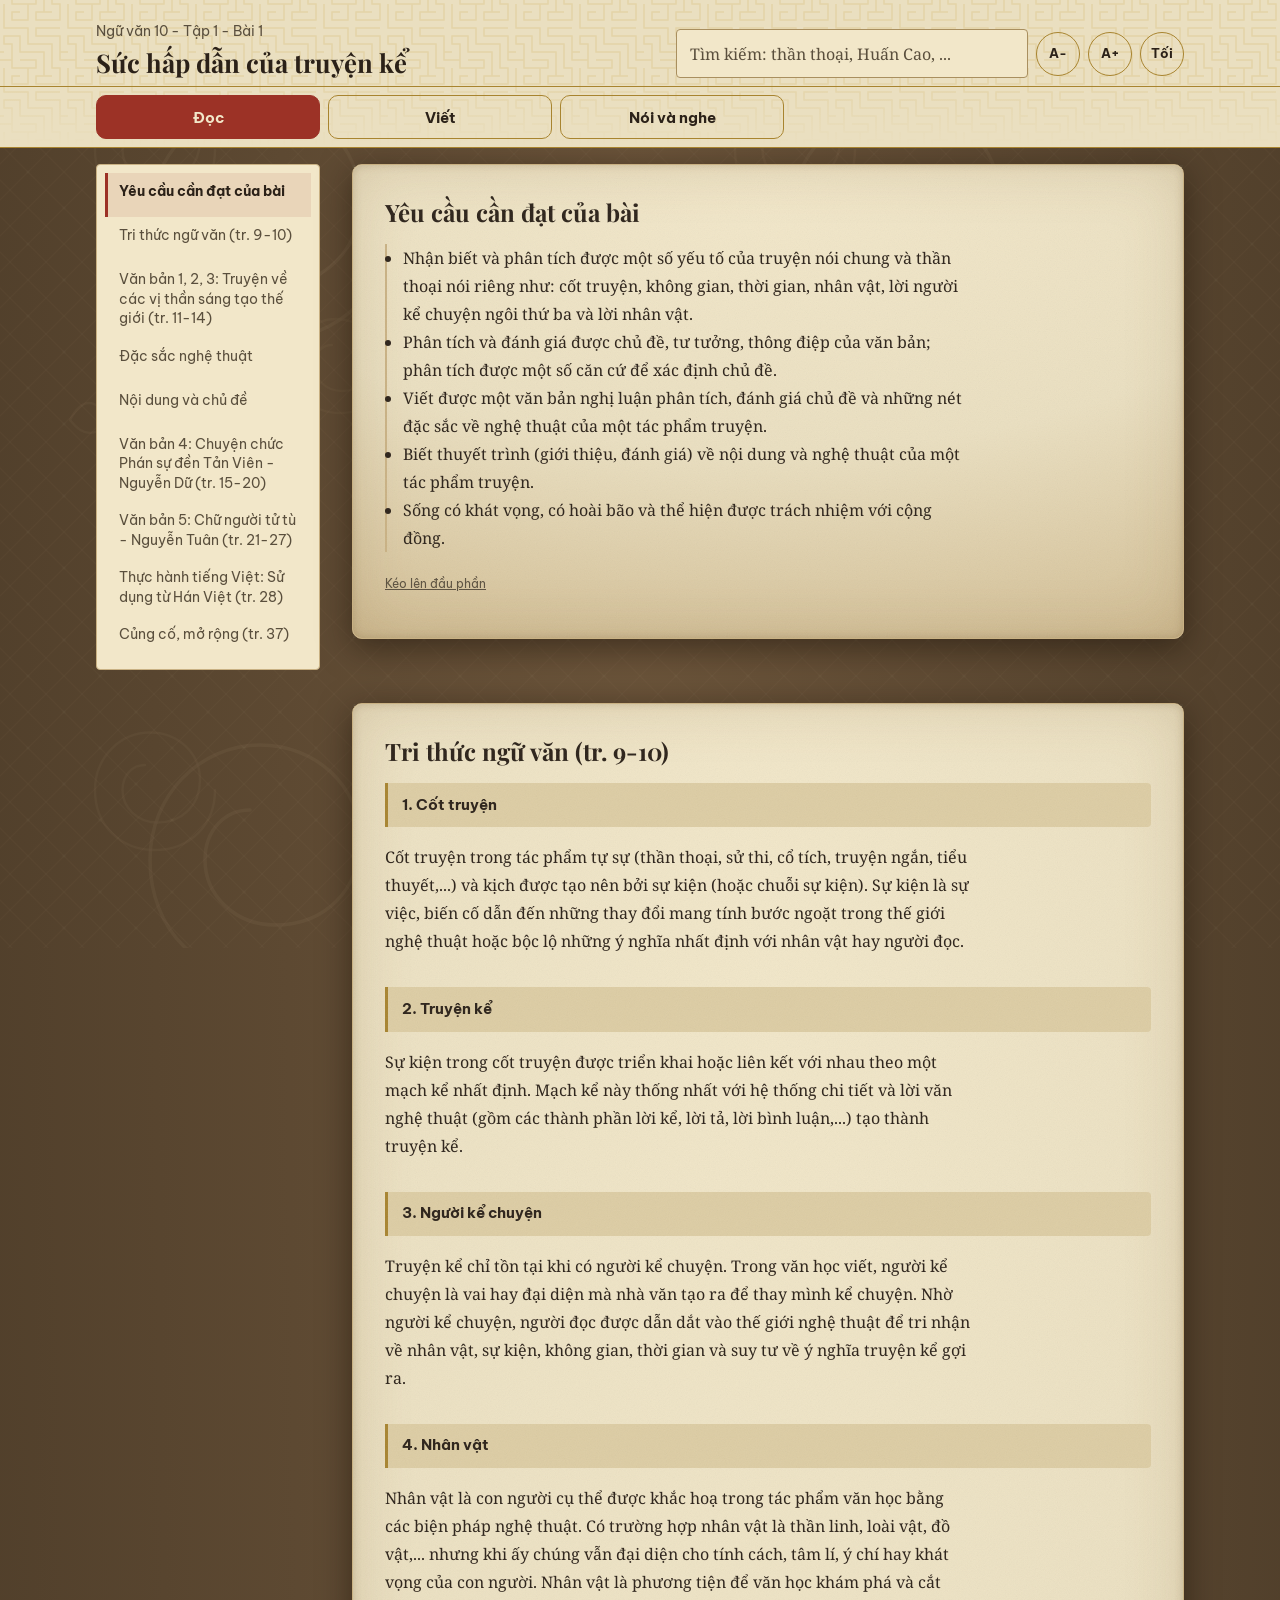
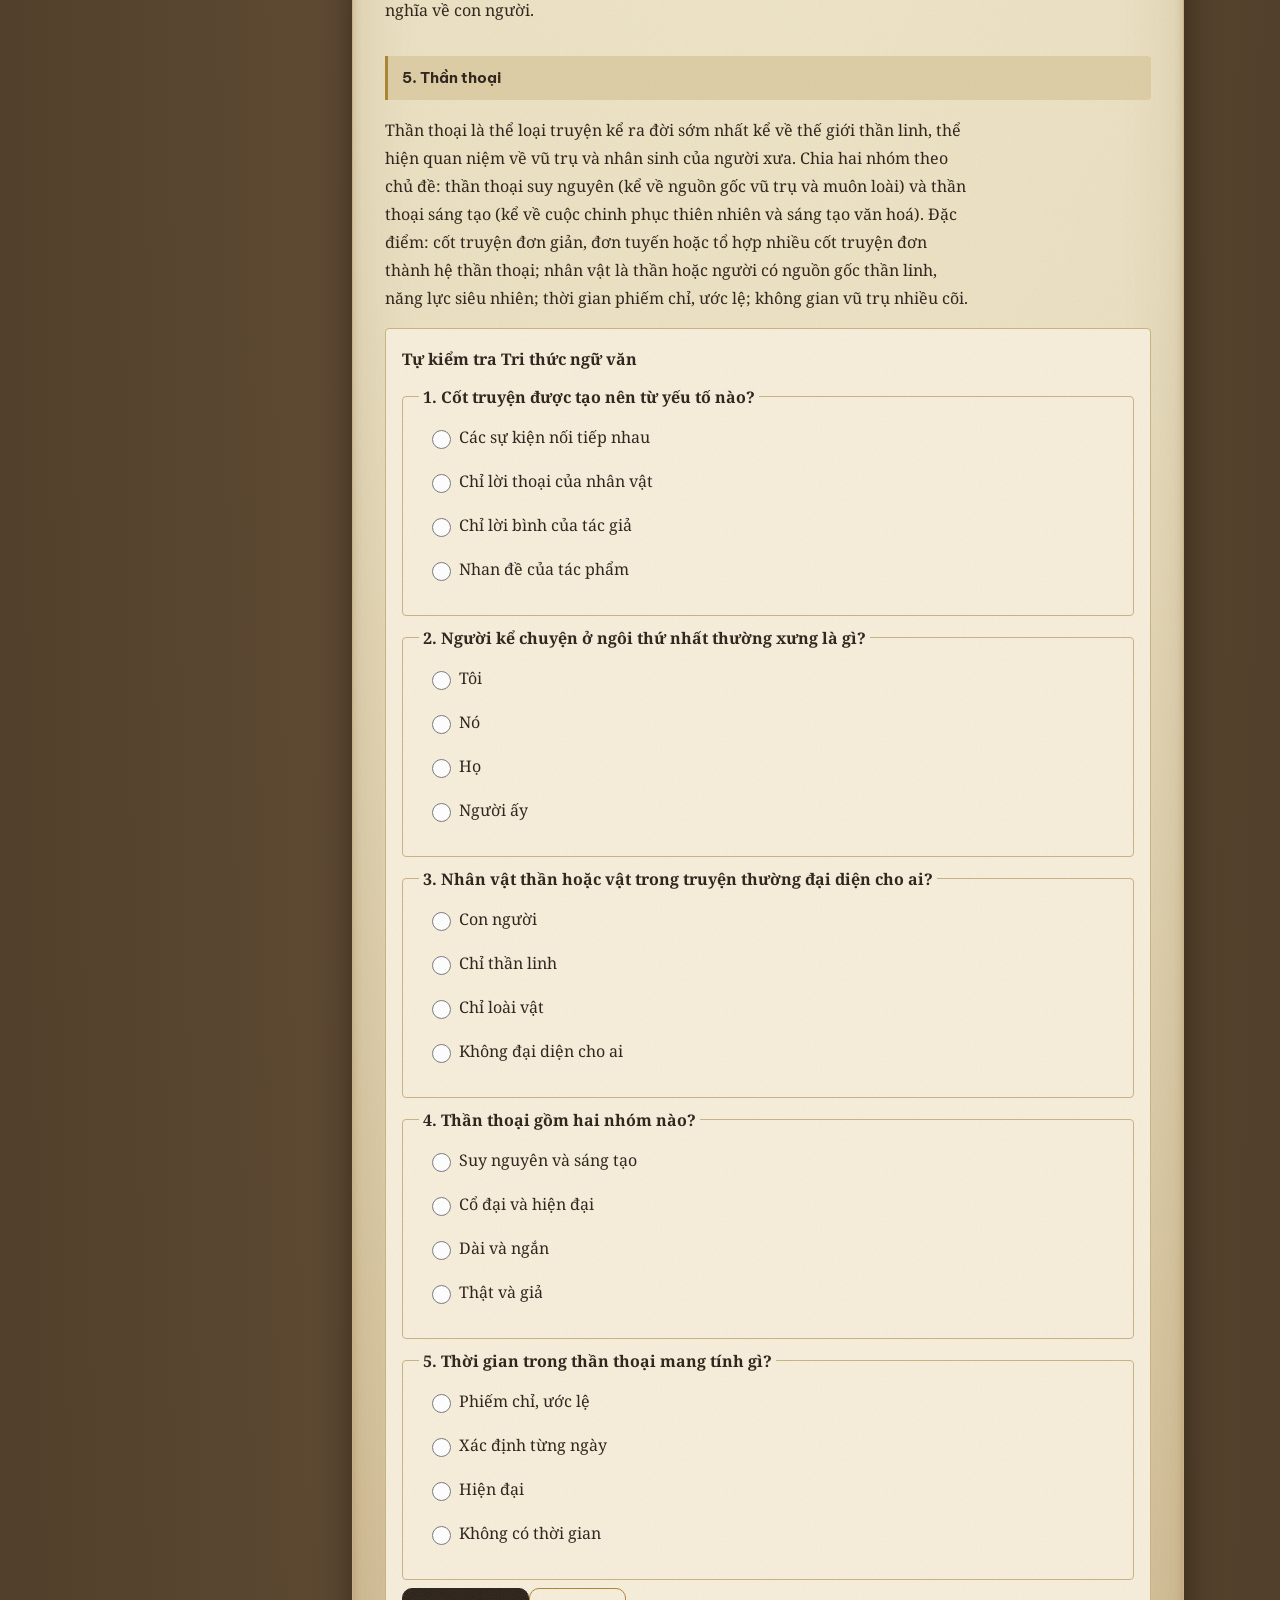
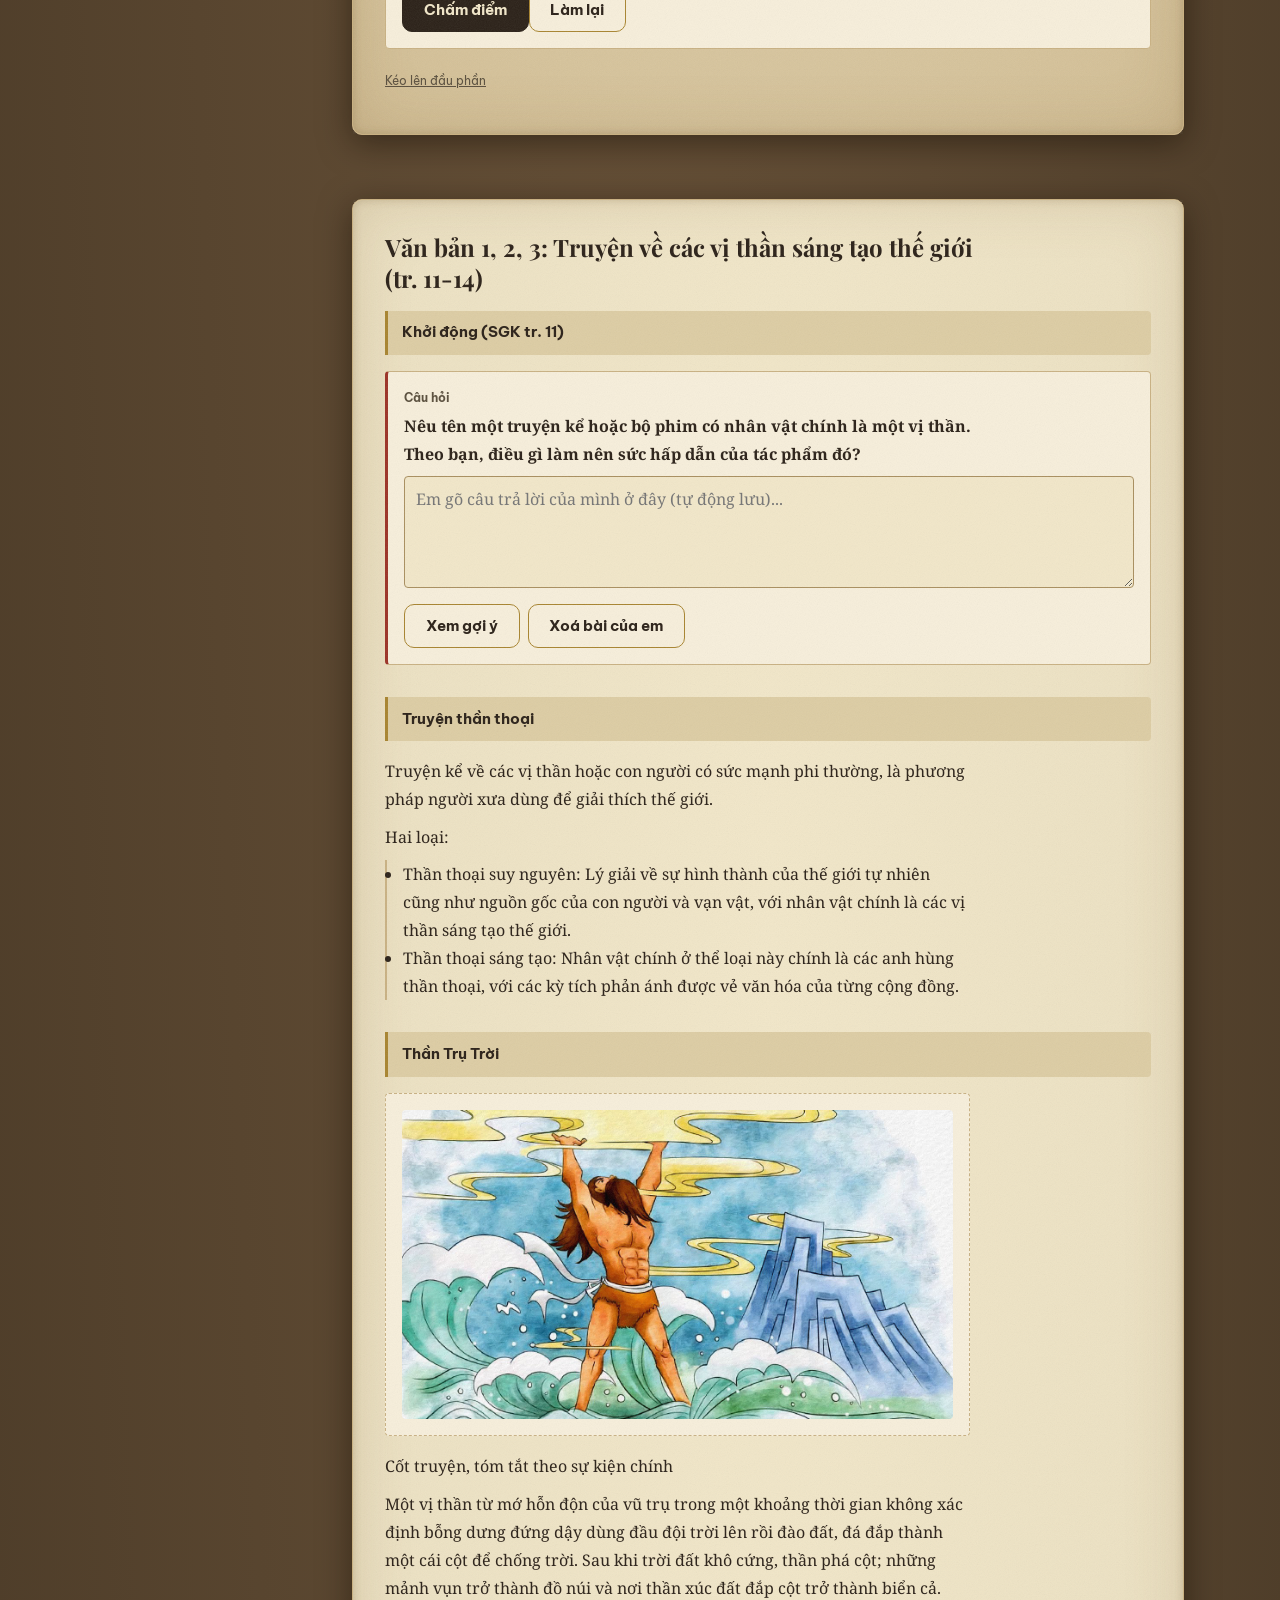
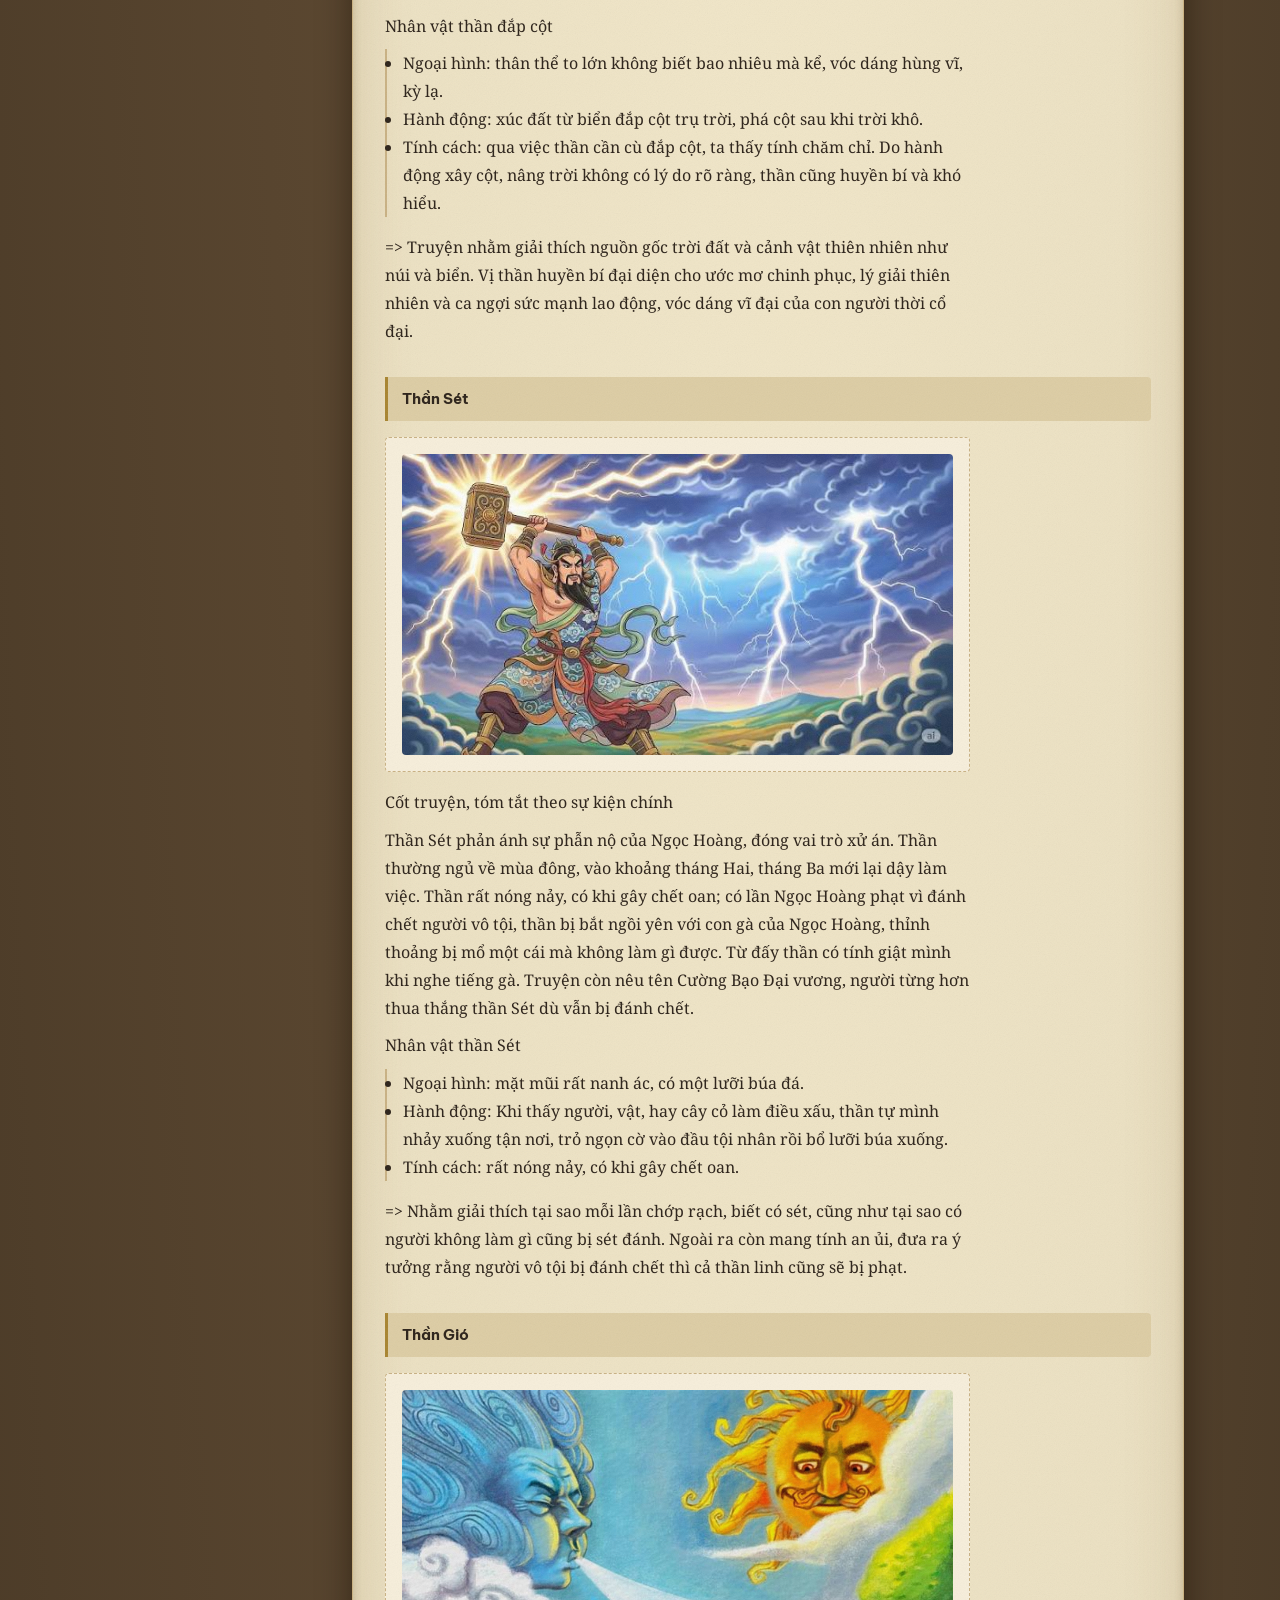
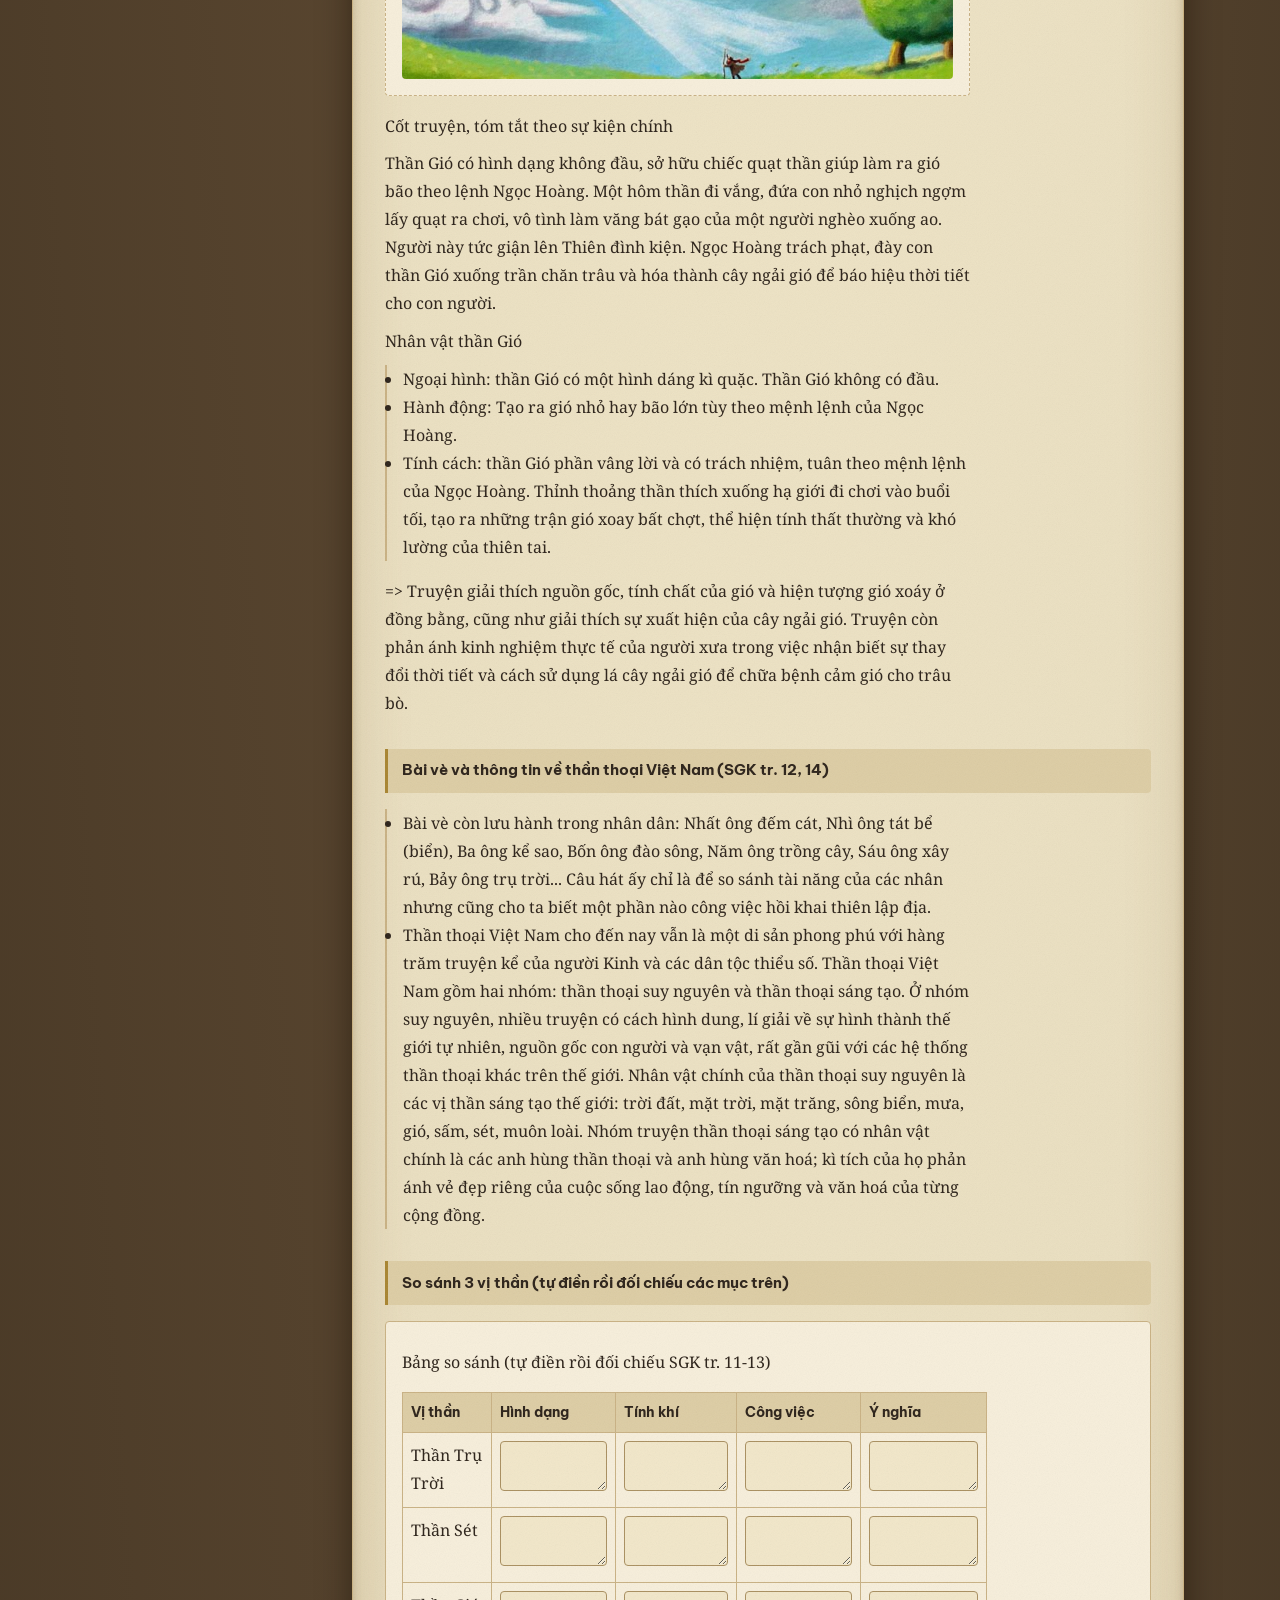
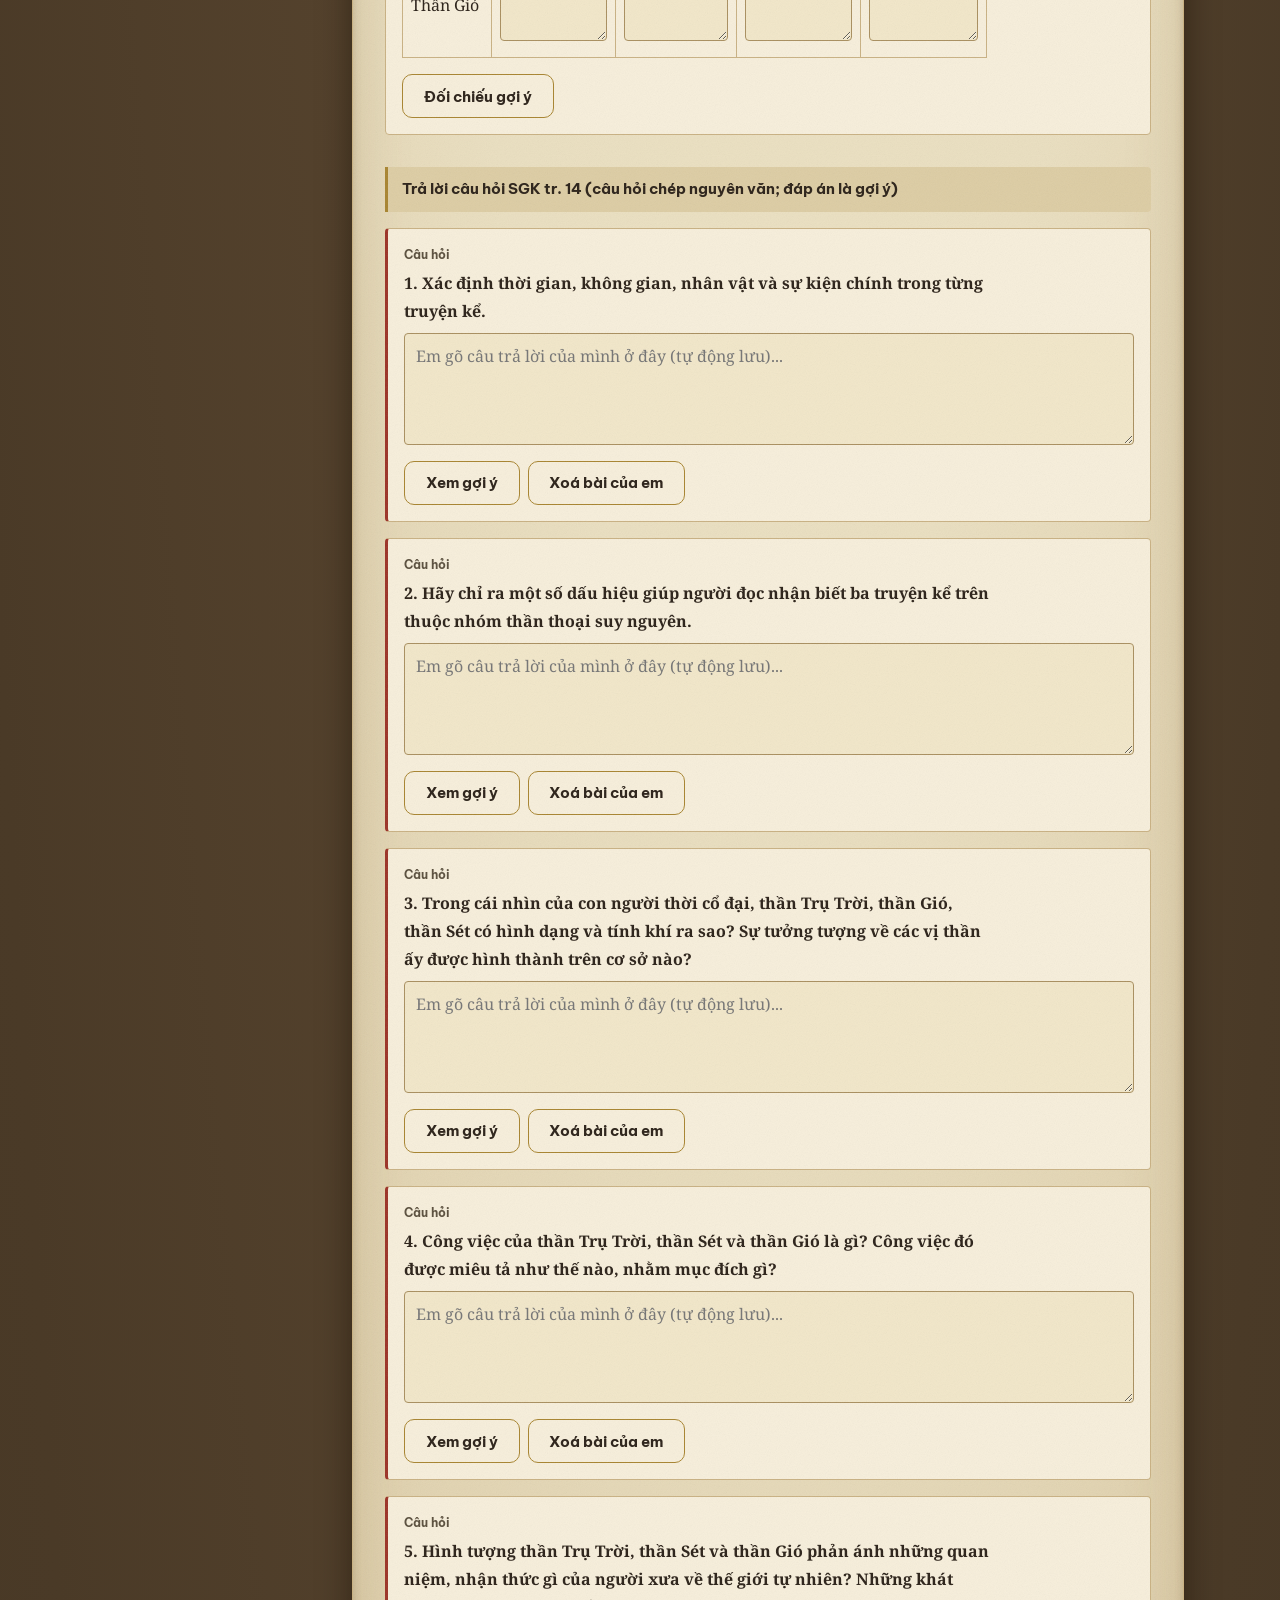
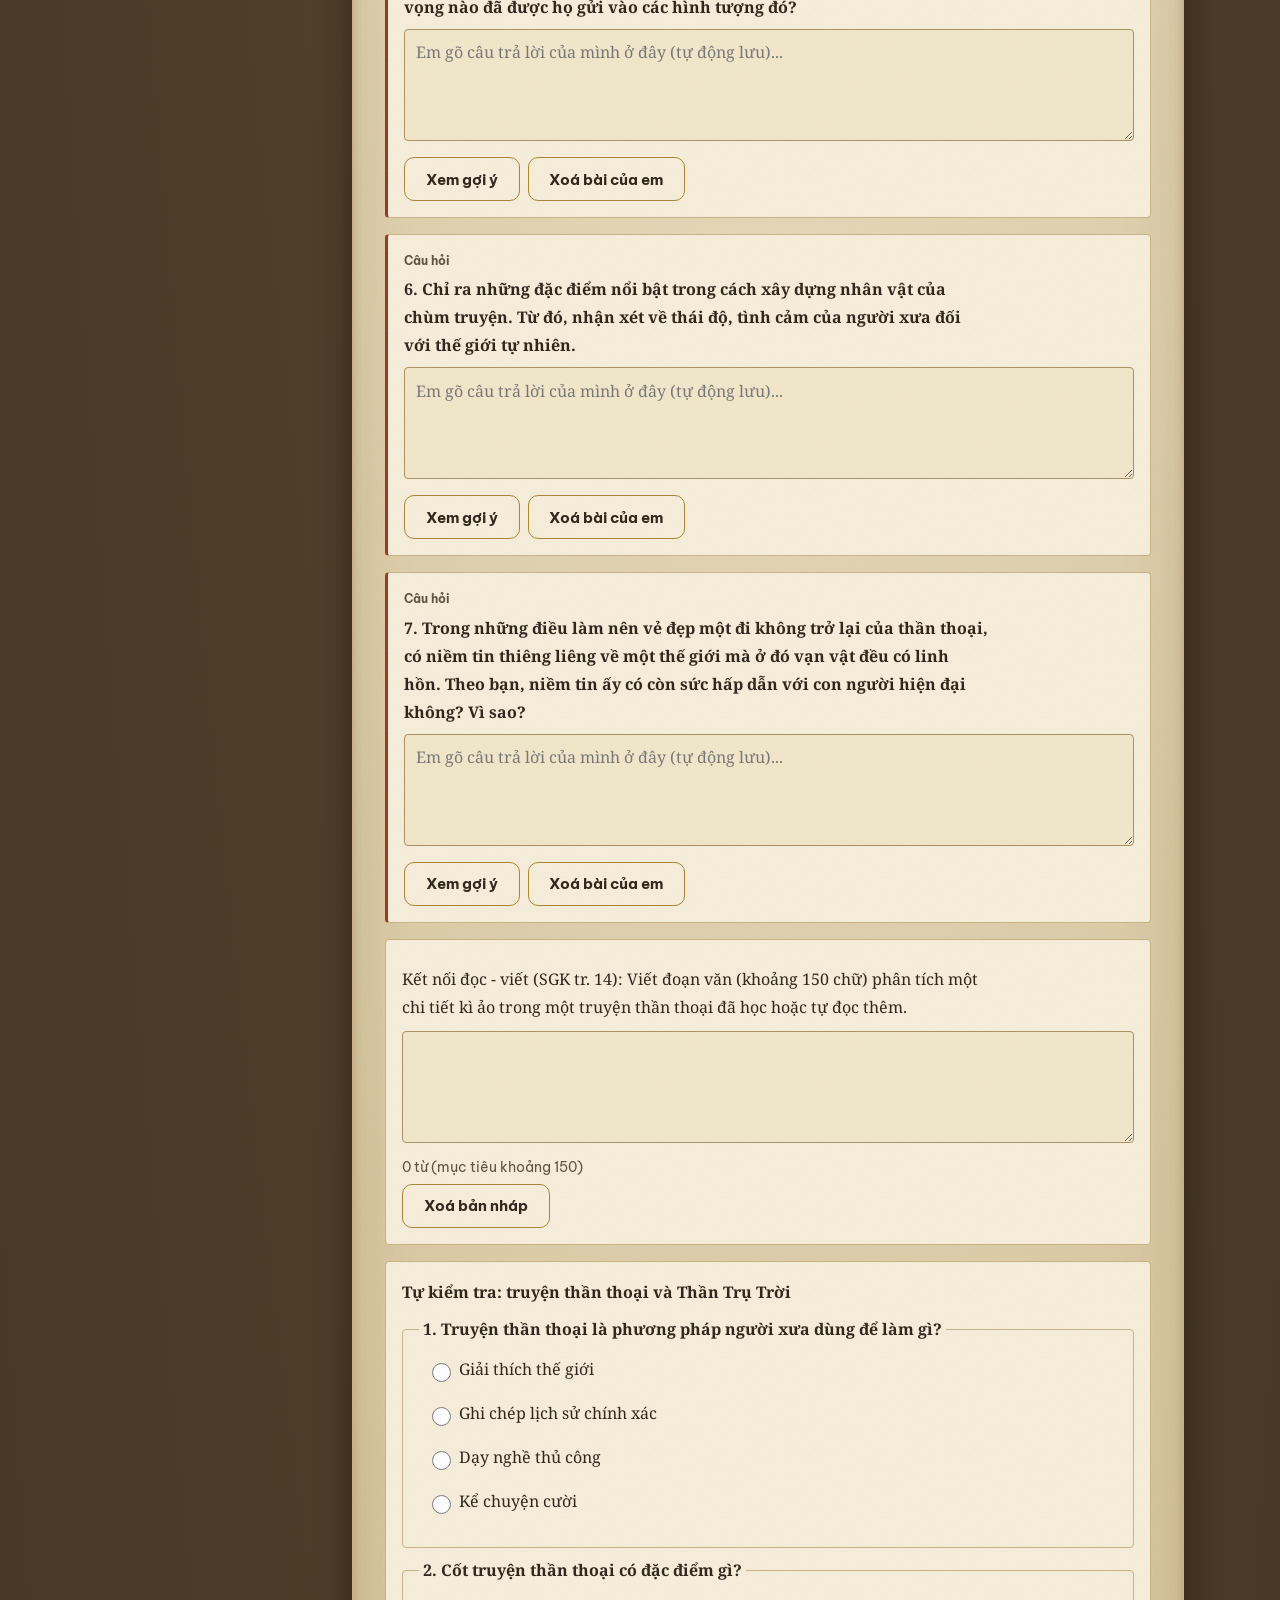
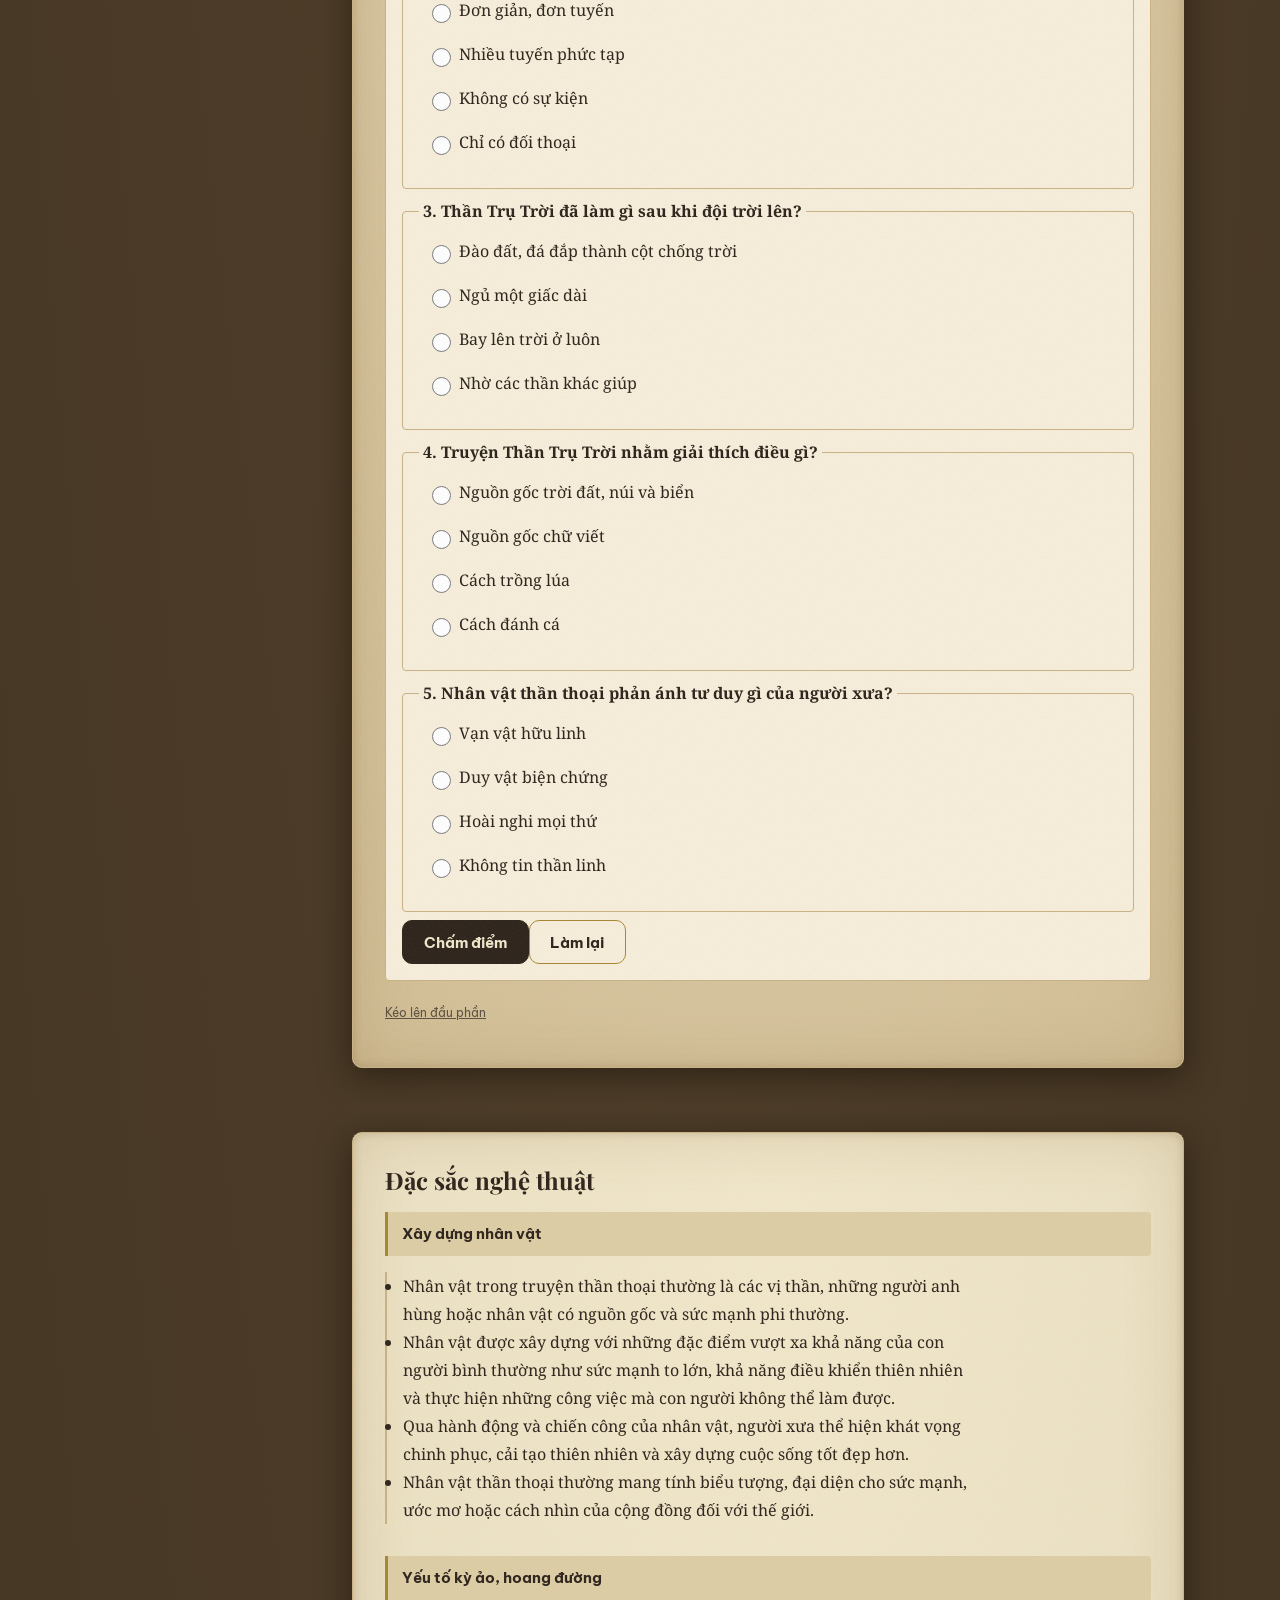
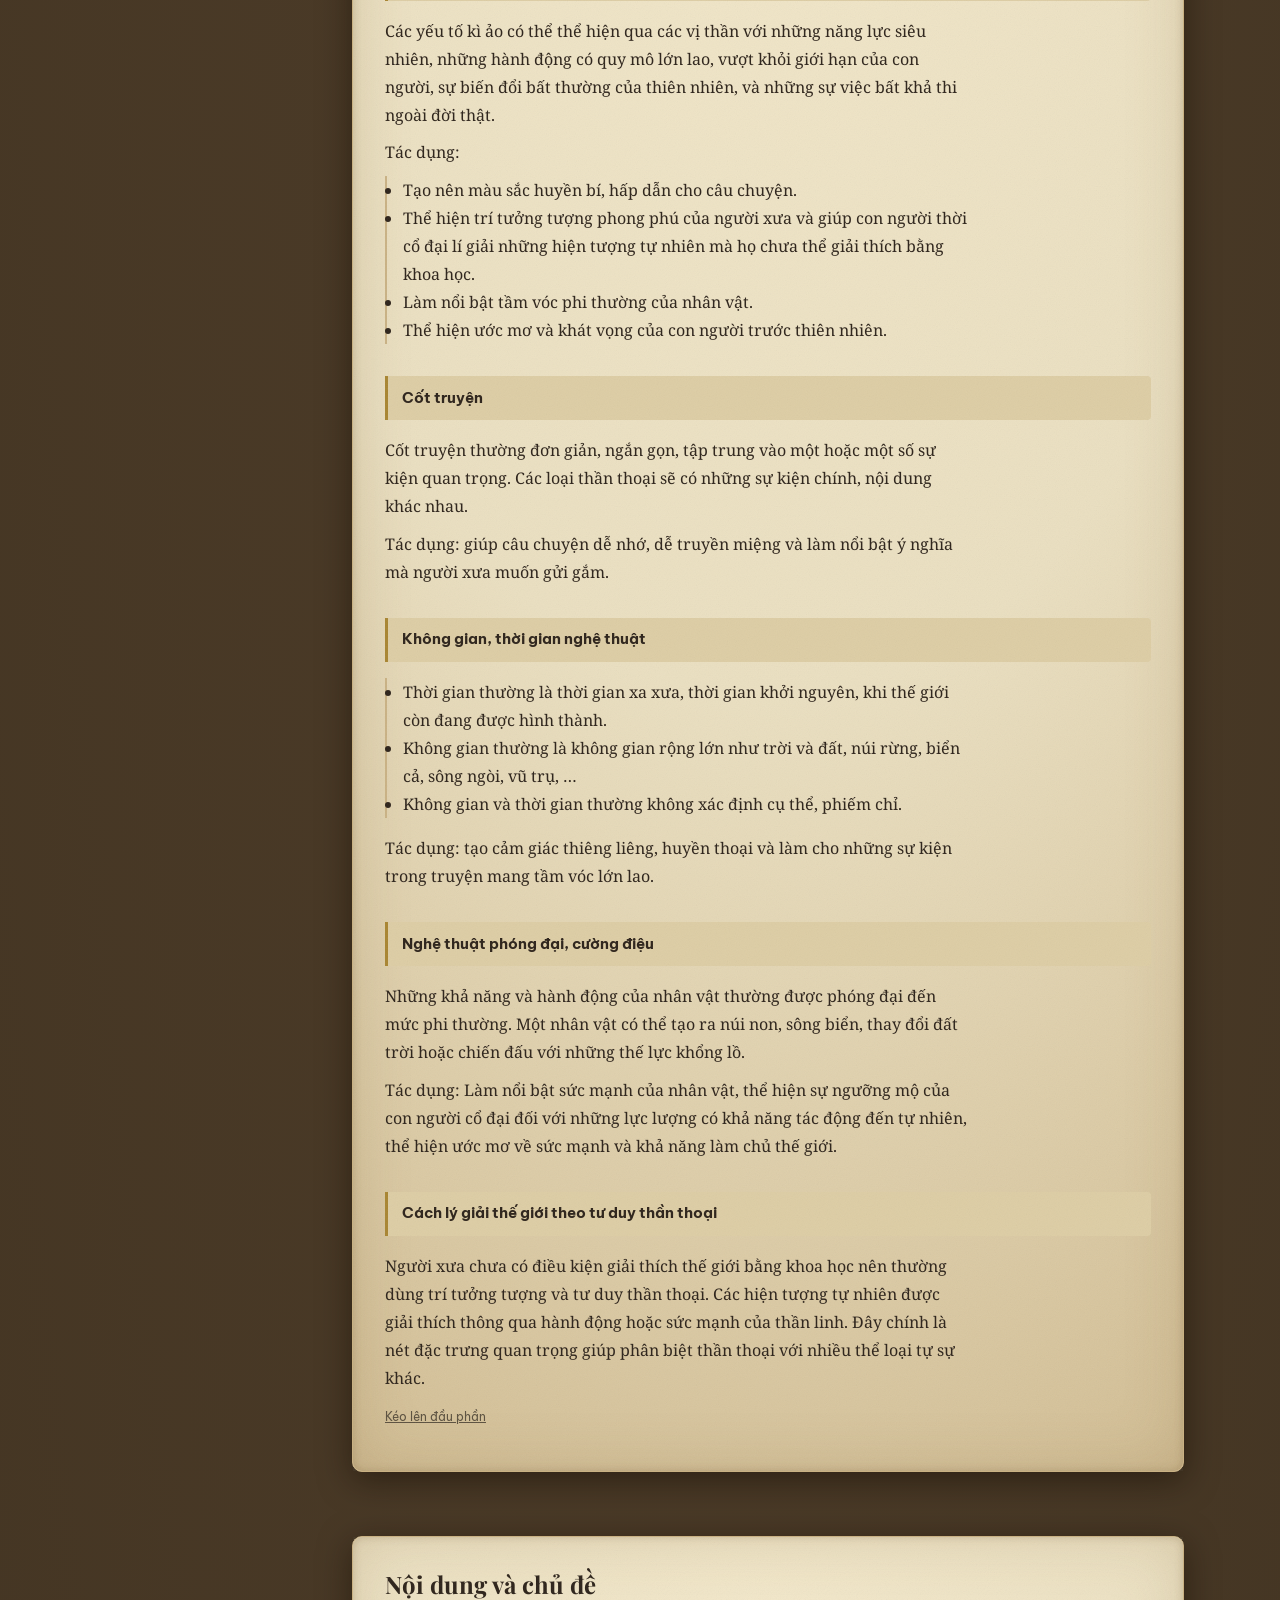
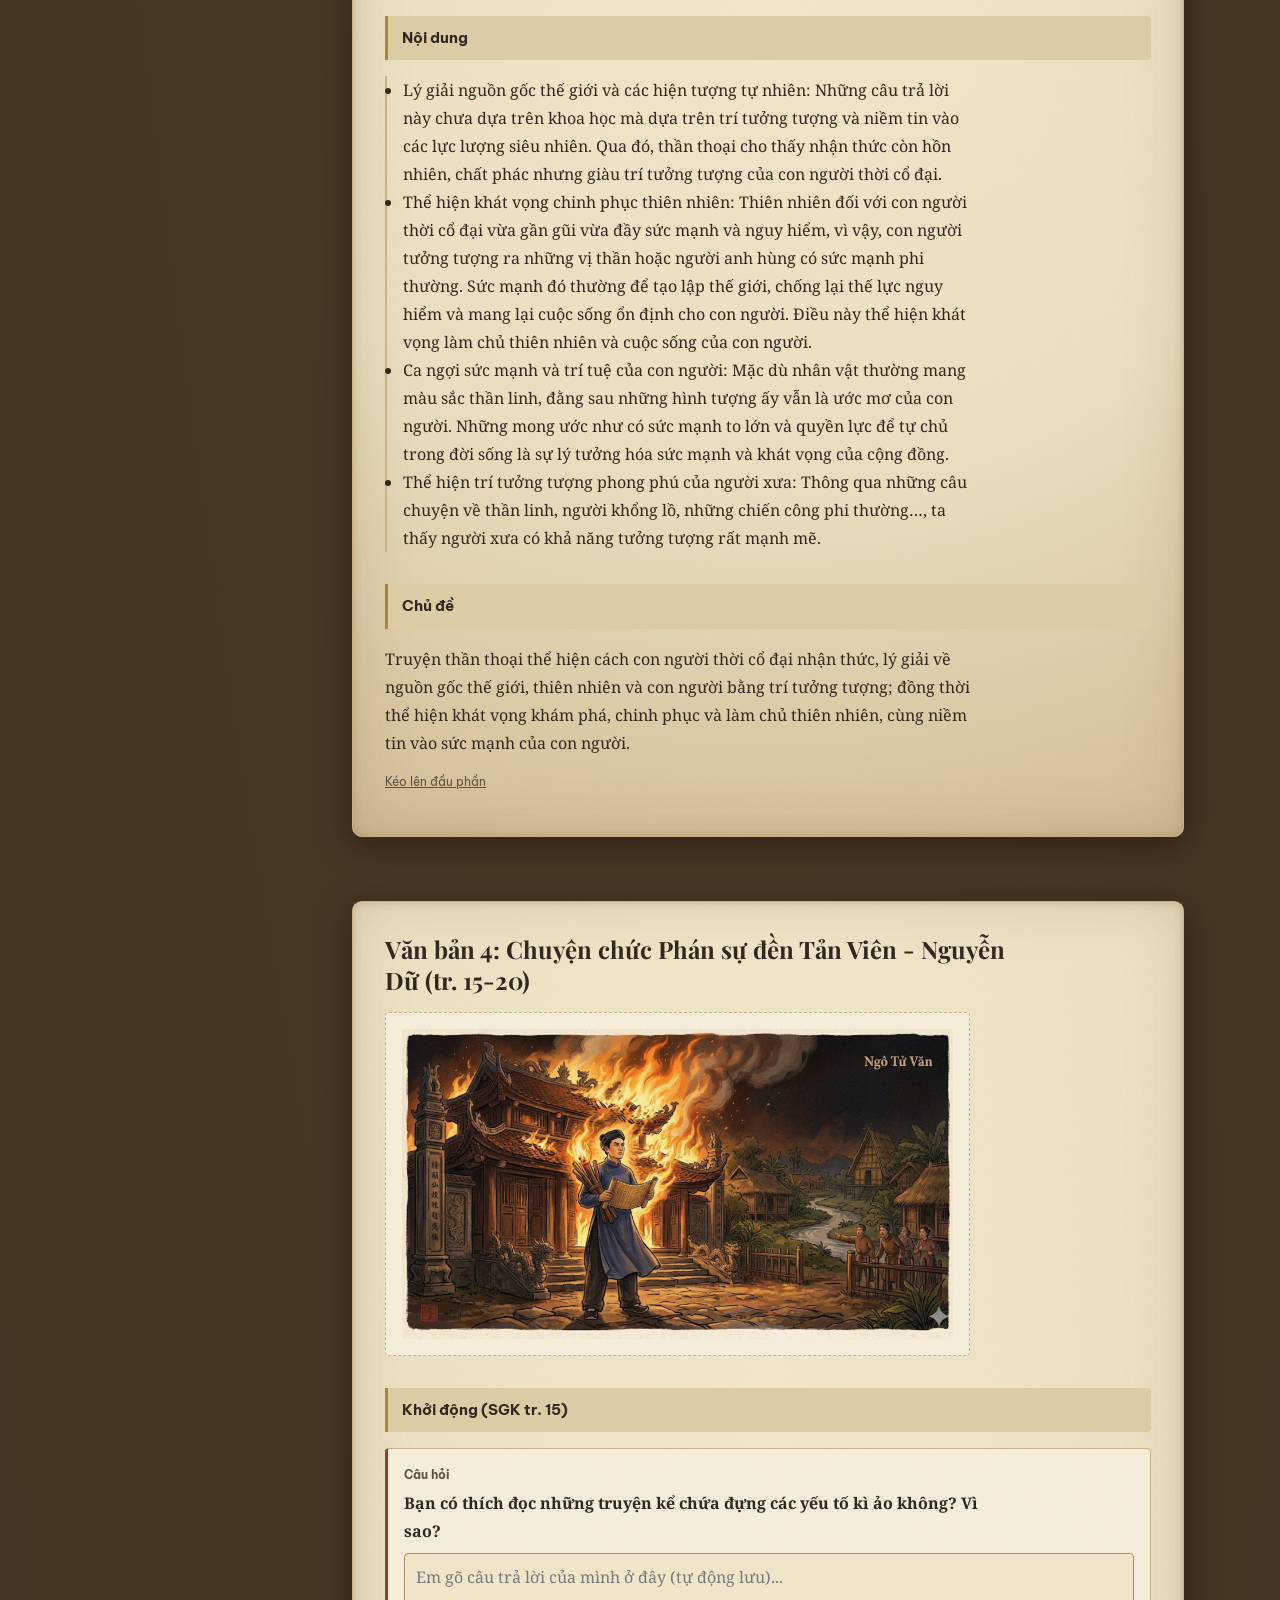
==== commit b7e79752: "add thong tin" ====
--- a/index.html
+++ b/index.html
@@ -18,6 +18,8 @@
 </div>
 <a class="skip-link" href="#view">Bỏ qua tới nội dung chính</a>
 <header class="site-header">
+  <div class="header-texture" aria-hidden="true"><div class="header-tex-ink"></div></div>
+  <div class="header-sheen" aria-hidden="true"></div>
   <div class="header-inner">
     <div class="brand">
       <p class="brand-kicker">Ngữ văn 10 - Tập 1 - Bài 1</p>
@@ -25,7 +27,7 @@
     </div>
     <div class="header-tools" role="search">
       <label class="visually-hidden" for="search-input">Tìm kiếm toàn bộ nội dung</label>
-      <input id="search-input" type="search" placeholder="Tìm kiếm: thần thoại, Huấn Cao, Hán Việt..." autocomplete="off">
+      <input id="search-input" type="search" placeholder="Tìm kiếm: thần thoại, Huấn Cao, ..." autocomplete="off">
       <div class="desk-tools" role="group" aria-label="Tùy chỉnh hiển thị">
         <button type="button" id="btn-fs-down" aria-label="Giảm cỡ chữ">A-</button>
         <button type="button" id="btn-fs-up" aria-label="Tăng cỡ chữ">A+</button>
@@ -49,6 +51,19 @@
 <script src="content/content-viet.js"></script>
 <script src="content/content-noi.js"></script>
 <script src="js/storage.js"></script>
+<script>
+/* First visit: follow the system day/night choice; Store wraps localStorage
+   in try/catch, so this works even when storage is blocked (memory fallback).
+   Later visits read the stored choice. app.js initDisplay() re-reads the same
+   value afterwards — no conflict. */
+(function () {
+  if (!window.Store) return;
+  if (Store.get("theme", null) === null) {
+    Store.set("theme", window.matchMedia && matchMedia("(prefers-color-scheme: dark)").matches ? "dark" : "light");
+  }
+  document.documentElement.setAttribute("data-theme", Store.get("theme", "light"));
+})();
+</script>
 <script src="js/quiz.js"></script>
 <script src="js/activities.js"></script>
 <script src="js/search.js"></script>
--- a/css/thu-quan-tokens.css
+++ b/css/thu-quan-tokens.css
@@ -65,6 +65,7 @@
   --dur-instant: 120ms;
   --dur-brush: 480ms;
   --dur-unroll: 800ms;
+  --dur-theme: 800ms;
   --ease-settle: cubic-bezier(0.16, 1, 0.3, 1);
   --ease-press: cubic-bezier(0.34, 1.4, 0.64, 1);
 
@@ -122,9 +123,39 @@
   --pattern-tile-mega: 640px;
   --pattern-drift-fine: 90s;
   --pattern-drift-mega: 120s;
-}
-
-html[data-theme="dark"] {
+
+  /* ---- Header texture: key-fret lattice pressed into the header band ----
+     Geometry is an alpha-only mask, mirrored from images/header-pattern.svg
+     into a data URI so it also works from file://. Day = pale tea-ink pressed
+     into warm paper (soft-light presses); night = the same lattice as faint
+     gold-leaf inlay with an ember whisper. Opacity is the contrast dial; AA
+     checked at the worst overlap under text (light 10.7:1 ink / 5.4:1 quiet,
+     dark 7.8:1 / 5.2:1, sheen+glow worst case dark 7.0:1 / 4.7:1).
+     The -day/-night pairs exist so the styleguide can show both faces at
+     once; the plain names are what components consume. */
+  --header-surface-day: var(--paper-200);
+  --header-surface-night: var(--night-scroll);
+  --header-pattern-ink-day: rgb(70 55 32);
+  --header-pattern-ink-night: rgb(214 184 112);
+  --header-pattern-opacity-day: 0.7;
+  --header-pattern-opacity-night: 0.55;
+  --header-pattern-glow-day: drop-shadow(0 0 0 rgb(255 255 255 / 0));
+  --header-pattern-glow-night: drop-shadow(0 0 4px rgb(224 138 60 / 0.15));
+  --header-sheen-day: rgb(255 250 235 / 0.35);
+  --header-sheen-night: rgb(240 214 158 / 0.05);
+  --header-pattern-tile: 64px;
+  --header-pattern-blend: soft-light;
+  --header-surface: var(--header-surface-day);
+  --header-pattern-ink: var(--header-pattern-ink-day);
+  --header-pattern-opacity: var(--header-pattern-opacity-day);
+  --header-pattern-glow: var(--header-pattern-glow-day);
+  --header-sheen: var(--header-sheen-day);
+  --header-pattern-mask: url('data:image/svg+xml;utf8,<svg xmlns="http://www.w3.org/2000/svg" width="64" height="64" viewBox="0 0 64 64"><path fill="none" stroke="%23000" stroke-width="1.5" stroke-linecap="butt" stroke-linejoin="miter" d="M4,4L4,12L4,20L4,28L12,28L20,28L28,28L28,36L28,44L36,44L44,44L52,44L52,52L52,60L52,64M52,0L52,4L60,4L60,12L60,20L52,20L44,20L36,20L36,12L44,12M44,0L44,4L44,12L52,12M44,64L44,60L44,52L36,52L28,52L20,52L20,44L20,36L12,36L4,36L4,44L12,44L12,52L12,60M0,60L4,60L12,60L12,64M12,0L12,4L20,4L28,4M20,12L12,12L12,20L20,20L28,20L28,12L28,4L36,4L36,0M36,64L36,60L28,60L20,60M64,60L60,60L60,52M64,52L60,52L60,44L60,36L52,36L44,36L36,36L36,28L44,28L52,28L60,28M0,52L4,52"/></svg>');
+}
+
+/* Widened from html-only so the styleguide can dress a demo subtree in the
+   night palette (data-theme on a wrapper); no other element uses the attr. */
+html[data-theme="dark"], [data-theme="dark"] {
   color-scheme: dark;
   --surface-desk: var(--night-300);
   --surface-scroll: var(--night-scroll);
@@ -154,6 +185,43 @@
      lacquer desk is near-black */
   --pattern-ink-fine: rgb(200 171 99 / 0.05);
   --pattern-ink-mega: rgb(200 171 99 / 0.075);
+  /* Header texture by lamplight: same lattice, gold-leaf inlay. Opacity and
+     the sheen/glow stay small — AA at the worst overlap is quiet 4.7:1,
+     ink 7.0:1 (sheen+glow), quiet 5.2:1 (line alone). */
+  --header-surface: var(--header-surface-night);
+  --header-pattern-ink: var(--header-pattern-ink-night);
+  --header-pattern-opacity: var(--header-pattern-opacity-night);
+  --header-pattern-glow: var(--header-pattern-glow-night);
+  --header-sheen: var(--header-sheen-night);
+}
+
+/* ---- Theme tween: registered custom properties so the Tối/Sáng flip glides
+   (800ms, inside the requested 700-900ms band) instead of snapping. The
+   registered var interpolates on html; every consumer — background-color,
+   the bottom fade's gradient stops, the calc()'d opacity — rides along.
+   Browsers without @property fall back to an instant swap (the old
+   behavior). The transition sits on html so it owns the single driver;
+   consumers must NOT add their own transition to the same values. */
+@property --header-surface {
+  syntax: "<color>";
+  inherits: true;
+  initial-value: #eadfc0;
+}
+@property --header-pattern-ink {
+  syntax: "<color>";
+  inherits: true;
+  initial-value: rgb(70 55 32);
+}
+@property --header-pattern-opacity {
+  syntax: "<number>";
+  inherits: true;
+  initial-value: 0.7;
+}
+html {
+  transition:
+    --header-surface var(--dur-theme) var(--ease-settle),
+    --header-pattern-ink var(--dur-theme) var(--ease-settle),
+    --header-pattern-opacity var(--dur-theme) var(--ease-settle);
 }
 
 /* ==========================================================================
--- a/css/thu-quan.css
+++ b/css/thu-quan.css
@@ -469,6 +469,99 @@
   @keyframes drift {
     from { transform: translate3d(-8px, 0, 0); }
     to { transform: translate3d(8px, -10px, 0); }
+  }
+}
+
+/* ---------- Header texture: key-fret lattice pressed into the top band ----------
+   Two decorative layers sit inside .site-header and paint BELOW its content:
+   .header-texture (the wrapper carries the glow filter + soft-light blend;
+   its child .header-tex-ink carries the mask + ink fill — the filter must
+   live on the parent, because filter applies before mask on an element, so
+   drop-shadow on the masked element itself would glow a filled rectangle
+   instead of the lattice lines) and .header-sheen (a slow light band,
+   transform only). ::after fades the pattern out at the bottom edge.
+   Geometry, color and duration all come from tokens
+   (css/thu-quan-tokens.css); images/header-pattern.svg is the authored
+   source of the mask, mirrored into a data URI so file:// works. */
+.site-header {
+  position: relative; /* anchor the decorative layers */
+  z-index: 21;         /* stacking context: keeps the -z layers above the
+                          header's own background, below its content */
+}
+/* Specificity beats styles.css's .site-header background shorthand.
+   Deliberately no transition here: --header-surface is a registered
+   @property already tweening on html, and a second driver on the consumer
+   would lag behind it. */
+html .site-header {
+  background-color: var(--header-surface);
+}
+.header-texture {
+  position: absolute;
+  inset: 0;
+  z-index: -1;
+  pointer-events: none;
+  filter: var(--header-pattern-glow);
+  mix-blend-mode: var(--header-pattern-blend);
+  transition: filter var(--dur-theme) var(--ease-settle);
+}
+.header-tex-ink {
+  position: absolute;
+  inset: 0;
+  /* Phone multiplier keeps the registered var on html as the single smooth
+     tween driver; overriding the registered var locally would snap. */
+  opacity: calc(var(--header-pattern-opacity) * var(--header-pattern-opacity-phone, 1));
+}
+@supports ((mask-image: url("x")) or (-webkit-mask-image: url("x"))) {
+  /* Guarded: without mask support this layer stays empty rather than
+     flooding the header with solid ink. */
+  .header-tex-ink {
+    background-color: var(--header-pattern-ink);
+    -webkit-mask-image: var(--header-pattern-mask);
+    mask-image: var(--header-pattern-mask);
+    -webkit-mask-size: var(--header-pattern-tile) var(--header-pattern-tile);
+    mask-size: var(--header-pattern-tile) var(--header-pattern-tile);
+    -webkit-mask-repeat: repeat;
+    mask-repeat: repeat;
+  }
+}
+.site-header::after {
+  content: "";
+  position: absolute;
+  inset: 0;
+  z-index: -1;
+  pointer-events: none;
+  background: linear-gradient(180deg,
+      transparent 0%, transparent 55%, var(--header-surface) 100%);
+}
+/* Tabs ride on the bare texture: styles.css gives the strip an opaque
+   background, this is specific enough to win without !important. */
+html .site-header .tabs {
+  background-color: transparent;
+}
+.header-sheen {
+  position: absolute;
+  top: 0;
+  bottom: 0;
+  left: -40%;
+  width: 40%;
+  z-index: -1;
+  pointer-events: none;
+  background: linear-gradient(105deg,
+      transparent 0%, var(--header-sheen) 50%, transparent 100%);
+}
+@media (prefers-reduced-motion: no-preference) {
+  .header-sheen {
+    animation: header-sheen-drift 28s linear infinite;
+  }
+  @keyframes header-sheen-drift {
+    from { transform: translate3d(0, 0, 0); }
+    to { transform: translate3d(350%, 0, 0); }
+  }
+}
+@media (max-width: 60rem) {
+  .site-header {
+    --header-pattern-tile: 88px;
+    --header-pattern-opacity-phone: 0.62;
   }
 }
 
--- a/css/patterns.css
+++ b/css/patterns.css
@@ -111,7 +111,9 @@
 @supports (animation-timeline: scroll()) {
   @media (prefers-reduced-motion: no-preference) {
     .bg-layer {
-      animation: bg-parallax linear both;
+      /* 1ms duration: the scroll timeline drives progress anyway, but a 0s
+         duration makes some engines skip the animation entirely. */
+      animation: bg-parallax 1ms linear both;
       animation-timeline: scroll(root block);
     }
     @keyframes bg-parallax {
